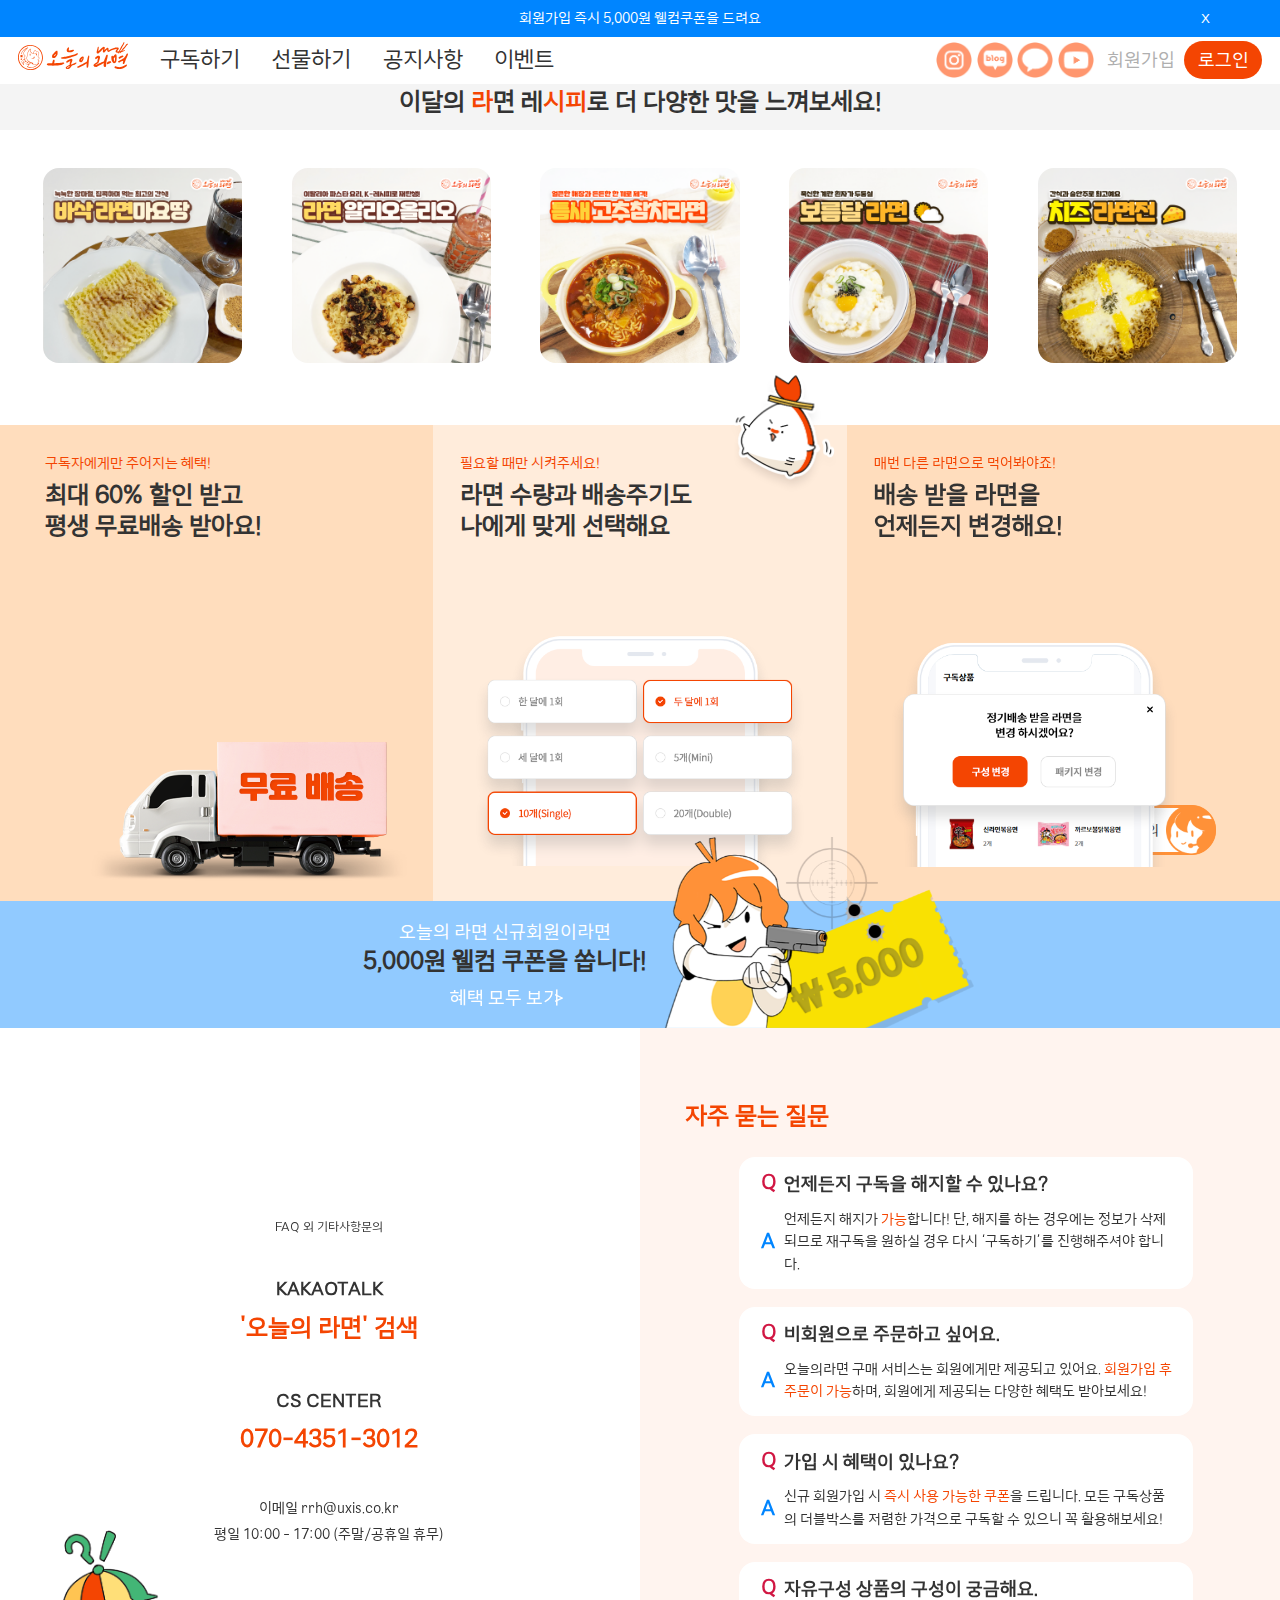
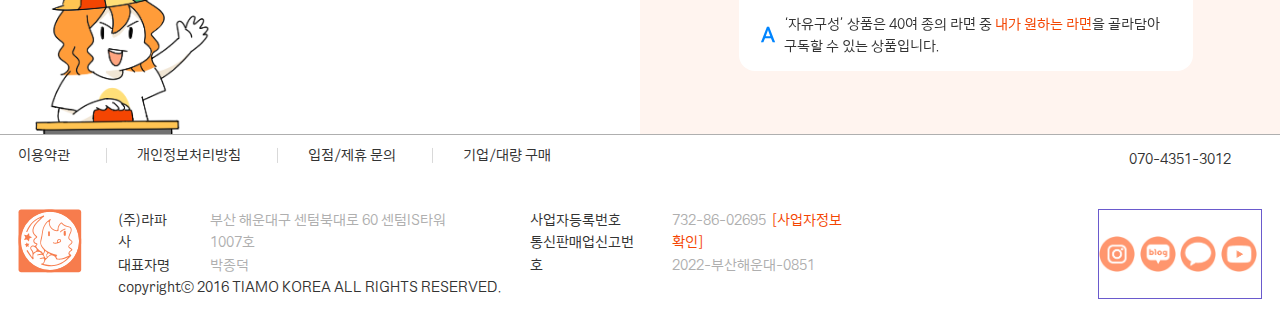
==== index.html @ 5afd1a78 "first commit" ====
<!DOCTYPE html>
<html lang="ko">
  <head>
    <meta charset="UTF-8" />
    <meta http-equiv="X-UA-Compatible" content="IE=edge" />
    <meta name="viewport" content="width=device-width, initial-scale=1.0" />
    <title>오늘의 라면</title>
    <link
      rel="stylesheet"
      href="https://cdn.jsdelivr.net/npm/swiper/swiper-bundle.min.css"
    />
    <link
      rel="stylesheet"
      href="https://cdnjs.cloudflare.com/ajax/libs/font-awesome/6.2.0/css/all.min.css"
      integrity="sha512-xh6O/CkQoPOWDdYTDqeRdPCVd1SpvCA9XXcUnZS2FmJNp1coAFzvtCN9BmamE+4aHK8yyUHUSCcJHgXloTyT2A=="
      crossorigin="anonymous"
      referrerpolicy="no-referrer"
    />
    <link rel="stylesheet" href="common.css" />
    <!-- Swiper JS -->
    <script src="https://cdn.jsdelivr.net/npm/swiper/swiper-bundle.min.js"></script>
    <script src="common.js" defer></script>
  </head>
  <body>
    <div class="qna">
      <span>1:1 문의</span>
      <img src="./img/img_kakaofloating.png" alt="" />
      <a href="#"></a>
    </div>
    <div class="eventban">
      <p>회원가입 즉시 5,000원 웰컴쿠폰을 드려요</p>
      <button>X</button>
    </div>
    <header class="hd">
      <nav class="mw">
        <div class="hd_left">
          <h1 class="logo">
            <img src="./img/fulllogo.svg" alt="로고" />
            <a href="#"></a>
          </h1>
          <ul class="gnb">
            <li><a href="#">구독하기</a></li>
            <li><a href="#">선물하기</a></li>
            <li><a href="#">공지사항</a></li>
            <li class="gnb_event">
              <a href="#">이벤트</a>
              <ul class="sub">
                <li><a href="#">이달의 라시피</a></li>
                <li><a href="#">뜨끈한 리뷰</a></li>
                <li><a href="#">라면을 맞혀라!</a></li>
                <li><a href="#">라니툰</a></li>
              </ul>
            </li>
          </ul>
        </div>
        <div class="hd_right">
          <div>
            <img src="./img/insta.png" alt="인스타그램" />
            <a href="#">인스타그램</a>
          </div>
          <div>
            <img src="./img/blog.png" alt="블로그" />
            <a href="#">블로그</a>
          </div>
          <div>
            <img src="./img/kakao.png" alt="카카오" />
            <a href="#">카카오채널</a>
          </div>
          <div>
            <img src="./img/yout.png" alt="유튜브" />
            <a href="#">유튜브</a>
          </div>
          <a href="#">회원가입</a>
          <a href="#">로그인</a>
        </div>
      </nav>
    </header>
    <section class="sec1">
      <div class="sec1_con mw">
        <div class="sec1_left">
          <div class="sec">
            <h2>
              <p>이젠, 라면도</p>
              <p>편하게 구독하세요!</p>
            </h2>
            <p>먹고 싶은 것만 골라 담아요!</p>
            <div>
              <p>먹고 싶은 라면만 고르면</p>
              <p>다 떨어질 때 쯤 알아서 배송 오니까!</p>
              <p>마트에서 한 묶음 씩 사기는 망설여지고,</p>
              <p>편의점엔 원하는 라면이 없어 실망했던</p>
              <p>여러분들을 위해 오늘의 라면이 탄생했습니다.</p>
            </div>
          </div>
          <a href="#">라면 골라보기</a>
        </div>
        <div class="sec1_right">
          <ul>
            <li>
              <img src="./img/sec1_1.png" alt="자유구성" />
              <span>자유구성</span>
              <a href="#"></a>
            </li>
            <li>
              <img src="./img/sec1_2.png" alt="컵라면" />
              <span>컵라면 자유구성</span>
              <a href="#"></a>
            </li>
            <li>
              <img src="./img/sec1_3.png" alt="채식라면" />
              <span>채식라면</span>
              <a href="#"></a>
            </li>
            <li>
              <img src="./img/sec1_4.png" alt="작은컵" />
              <span>작은컵</span>
              <a href="#"></a>
            </li>
            <li>
              <img src="./img/sec1_5.png" alt="스테디셀러" />
              <span>스테디셀러</span>
              <a href="#"></a>
            </li>
            <li>
              <img src="./img/sec1_6.png" alt="스파이시라면" />
              <span>스파이시라면</span>
              <a href="#"></a>
            </li>
          </ul>
        </div>
      </div>
    </section>
    <section class="sec2">
      <h3>
        이달의 <span>라</span>면 레<span>시피</span>로 더 다양한 맛을
        느껴보세요!
      </h3>
      <ul class="sec2_recipe mw">
        <li>
          <div class="recipe_list">
            <img src="./img/ORMN_RCP_202207010941251300.png" alt="라면마요땅" />
            <a href="#"></a>
          </div>
        </li>
        <li>
          <div class="recipe_list">
            <img
              src="./img/ORMN_RCP_202206030957361000.png"
              alt="알리오올리오"
            />
            <a href="#"></a>
          </div>
        </li>
        <li>
          <div class="recipe_list">
            <img
              src="./img/ORMN_RCP_202204291148318490.png"
              alt="고추참치라면"
            />
            <a href="#"></a>
          </div>
        </li>
        <li>
          <div class="recipe_list">
            <img src="./img/ORMN_RCP_202203310551556470.png" alt="보름달라면" />
            <a href="#"></a>
          </div>
        </li>
        <li>
          <div class="recipe_list">
            <img src="./img/ORMN_RCP_202203020222326730.png" alt="치즈라면전" />
            <a href="#"></a>
          </div>
        </li>
      </ul>
    </section>
    <section class="sec3">
      <h3 hidden>sec3</h3>
      <ul class="sec3_con mw">
        <li>
          <p>구독자에게만 주어지는 혜택!</p>
          <p>
            최대 60% 할인 받고 <br />
            평생 무료배송 받아요!
          </p>
        </li>
        <li>
          <p>필요할 때만 시켜주세요!</p>
          <p>
            라면 수량과 배송주기도 <br />
            나에게 맞게 선택해요
          </p>
        </li>
        <li>
          <p>매번 다른 라면으로 먹어봐야죠!</p>
          <p>
            배송 받을 라면을 <br />
            언제든지 변경해요!
          </p>
        </li>
      </ul>
    </section>
    <section class="sec4">
      <h3>
        <p>이미 많은 분들이</p>
        <p>오늘의 라면을 <span>시작</span>했어요!</p>
      </h3>
      <!-- Swiper -->
      <div class="swiper review">
        <ul class="swiper-wrapper">
          <li class="swiper-slide">
            <div>
              <div><img src="./img/review_1.jpg" alt="리뷰" /></div>
              <div>
                <p>김**님</p>
                <p>
                  라면을 좋아하는 저에겐 최고입니다. 마트에선 낱개로 안 팔기도
                  하고, 가는 거 자체가 귀찮았는데 굳이 밖에 안 나가도
                  되어서더보기>
                </p>
                <p>자유구성 (Single)</p>
                <p>흑삼계탕면 외 9개</p>
                <p>2022-08-08</p>
              </div>
            </div>
          </li>
          <li class="swiper-slide">
            <div>
              <div><img src="./img/review_8.jpg" alt="리뷰" /></div>
              <div>
                <p>홍**님</p>
                <p>
                  오자마자 짜슐랭 먹었습니당. 오라면 처음에 시켜먹어보고 넘
                  좋아서 구독시작했어요. 하나하나 도전해보는 재미가있어서 좋구요
                  필리핀 판싯칸톤(엑스트라스파이시) 생기면 좋겠어용 오라면
                  화이팅!
                </p>
                <p>자유구성 (Double)</p>
                <p>로스팅 돈코츠 라멘 외 19개</p>
                <p>2022-08-06</p>
              </div>
            </div>
          </li>
          <li class="swiper-slide">
            <div>
              <div><img src="./img/review_7.jpg" alt="리뷰" /></div>
              <div>
                <p>**님</p>
                <p>
                  배송 피드백 빠르고 낱개로 하나씩 안먹어본 라면들 골고루 맛 볼
                  수 있어 좋네요!
                </p>
                <p>자유구성 (Mini)</p>
                <p>까르보불닭볶음면 외 4개</p>
                <p>2022-07-01</p>
              </div>
            </div>
          </li>
          <li class="swiper-slide">
            <div>
              <div><img src="./img/review_2.jpg" alt="리뷰" /></div>
              <div>
                <p>정**님</p>
                <p>
                  이렇게 하나하나 사오기힘든데 너무 좋아요!!! 친구 선물인데 진짜
                  진짜 좋아요 매일 하나씩 뭐 먹을지 고민하는게 즐거워더보기>
                </p>
                <p>자유구성 (Single)</p>
                <p>꼬간초 비빔면 외 9개</p>
                <p>2022-05-06</p>
              </div>
            </div>
          </li>
          <li class="swiper-slide">
            <div>
              <div><img src="./img/review_6.jpg" alt="리뷰" /></div>
              <div>
                <p>박**님</p>
                <p>
                  이 정성스럽고 예쁜 박스포장 뭐야뭐야💜 항상 먹는 라면만 박스로
                  사두는 편인데 여러종류 골라먹을 수 있다고 해서 평소에 자주
                  못먹어본 라면으로 일단 첫달 구독했어용! 담고보니 전부
                  쏘핫하네요🔥
                </p>
                <p>자유구성 (Double)</p>
                <p>신라면건면 외 19개</p>
                <p>2021-12-09</p>
              </div>
            </div>
          </li>
          <li class="swiper-slide">
            <div>
              <div><img src="./img/review_3.jpg" alt="리뷰" /></div>
              <div>
                <p>류**님</p>
                <p>
                  여러가지 먹어볼 수 있는게 신박하네여 저희집 강아지는 진진짜라
                  골라갔어요
                </p>
                <p>자유구성 (Single)</p>
                <p>4가지치즈불닭복음면 외 9개</p>
                <p>2021-11-11</p>
              </div>
            </div>
          </li>
          <li class="swiper-slide">
            <div>
              <div><img src="./img/review_4.jpg" alt="리뷰" /></div>
              <div>
                <p>조**님</p>
                <p>
                  오늘의 라면을 개봉하니 냄비속 라면이 기똥 차네요! 제가
                  라면으로 속풀이를 하는데 10개 중 6개가 짬뽕,,,,,ㅋㅋㅋ
                  우리집이
                </p>
                <p>자유구성 (Single)</p>
                <p>나가사끼짬뽕 외 9개</p>
                <p>2021-10-20</p>
              </div>
            </div>
          </li>
          <li class="swiper-slide">
            <div>
              <div><img src="./img/review_5.jpg" alt="리뷰" /></div>
              <div>
                <p>한**님</p>
                <p>
                  라면 조아해서 속는 셈 치고 한 번 구독해 봤는데 진짜 패키지
                  머선 일,, 너무 귀야워서 안 찍을 수가 없어써요 ㅠ 누가 봐도
                  더보기>
                </p>
                <p>자유구성 (Single)</p>
                <p>참깨라면 외 9개</p>
                <p>2021-10-16</p>
              </div>
            </div>
          </li>
        </ul>
        <div class="swiper-button-next"></div>
        <div class="swiper-button-prev"></div>
      </div>
      <!-- Initialize Swiper -->
      <script>
        var swiper1 = new Swiper(".review", {
          slidesPerView: 5,
          spaceBetween: 30,
          loop: true,
          navigation: {
            nextEl: ".swiper-button-next",
            prevEl: ".swiper-button-prev",
          },
        });
      </script>
    </section>
    <section class="sec5">
      <h3 class="mw">
        <p>오늘의 라면 신규회원이라면</p>
        <p>5,000원 웰컴 쿠폰을 쏩니다!</p>
        <p>혜택 모두 보기</p>
      </h3>
      <a href="#"></a>
    </section>
    <section class="sec6">
      <div class="sec6_con mw">
        <div class="sec6_cs">
          <p>FAQ 외 기타사항문의</p>
          <p>KAKAOTALK</p>
          <p>'오늘의 라면' 검색</p>
          <p>CS CENTER</p>
          <p>070-4351-3012</p>
          <p>이메일 rrh@uxis.co.kr</p>
          <p>평일 10:00 - 17:00 (주말/공휴일 휴무)</p>
        </div>
        <div class="sec6_question">
          <h3>자주 묻는 질문</h3>
          <ul class="question_list">
            <li>
              <div class="question_box">
                <p>언제든지 구독을 해지할 수 있나요?</p>
                <p>
                  언제든지 해지가 <span>가능</span>합니다! 단, 해지를 하는
                  경우에는 정보가 삭제되므로 재구독을 원하실 경우 다시
                  ‘구독하기’를 진행해주셔야 합니다.
                </p>
                <a href="#">자세히 보기</a>
              </div>
            </li>
            <li>
              <div class="question_box">
                <p>비회원으로 주문하고 싶어요.</p>
                <p>
                  오늘의라면 구매 서비스는 회원에게만 제공되고 있어요.
                  <span>회원가입 후 주문이 가능</span>하며, 회원에게 제공되는
                  다양한 혜택도 받아보세요!
                </p>
                <a href="#">자세히 보기</a>
              </div>
            </li>
            <li>
              <div class="question_box">
                <p>가입 시 혜택이 있나요?</p>
                <p>
                  신규 회원가입 시 <span>즉시 사용 가능한 쿠폰</span>을
                  드립니다. 모든 구독상품의 더블박스를 저렴한 가격으로 구독할 수
                  있으니 꼭 활용해보세요!
                </p>
                <a href="#">자세히 보기</a>
              </div>
            </li>
            <li>
              <div class="question_box">
                <p>자유구성 상품의 구성이 궁금해요.</p>
                <p>
                  ‘자유구성’ 상품은 40여 종의 라면 중
                  <span>내가 원하는 라면</span>을 골라담아 구독할 수 있는
                  상품입니다.
                </p>
                <a href="#">자세히 보기</a>
              </div>
            </li>
          </ul>
        </div>
      </div>
    </section>
    <footer>
      <div class="foot mw">
        <div class="foot_top">
          <div class="foot_topleft">
            <a href="#">이용약관</a>
            <a href="#">개인정보처리방침</a>
            <a href="#">입점/제휴 문의</a>
            <a href="#">기업/대량 구매</a>
          </div>
          <div class="foot_call">
            <i class="fa-solid fa-phone"></i>
            <span>070-4351-3012</span>
          </div>
        </div>
        <div class="foot_bottom">
          <div class="foot_left">
            <div class="foot_logo">
              <img src="./img/logo_boxchar.svg" alt="로고" />
              <a href="#"></a>
            </div>
            <div class="foot_info">
              <div class="info_text">
                <p>
                  (주)라파사 <br />
                  대표자명
                </p>
                <p>
                  부산 해운대구 센텀북대로 60 센텀IS타워 1007호 <br />
                  박종덕
                </p>
                <p>
                  사업자등록번호 <br />
                  통신판매업신고번호
                </p>
                <p>
                  732-86-02695 <span>[사업자정보확인]</span> <br />
                  2022-부산해운대-0851
                </p>
              </div>
              <p>copyrightⓒ 2016 TIAMO KOREA ALL RIGHTS RESERVED.</p>
            </div>
          </div>
          <div class="foot_right">
            <div>
              <img src="./img/insta.png" alt="인스타그램" />
              <a href="#">인스타그램</a>
            </div>
            <div>
              <img src="./img/blog.png" alt="블로그" />
              <a href="#">블로그</a>
            </div>
            <div>
              <img src="./img/kakao.png" alt="카카오" />
              <a href="#">카카오채널</a>
            </div>
            <div>
              <img src="./img/yout.png" alt="유튜브" />
              <a href="#">유튜브</a>
            </div>
          </div>
        </div>
      </div>
    </footer>
  </body>
</html>
---- common.css ----
@charset 'utf-8';
@import url(./my_reset.css);

@font-face {
  font-family: "Happiness-Sans-Bold";
  src: url(./webfont/Happiness-Sans-Regular.woff);
  font-weight: 400;
  font-style: normal;
}

:root {
  font-family: "Happiness-Sans-Bold";
  font-weight: normal;
  font-style: normal;
  font-size: 18px;
  --M1: 30px;
  --M2: 24px;
  --S1: 26px;
  --S2: 22px;
  --S3: 18px;
  --S4: 14px;
  --S5: 12px;
  color: #333;
  --MC: #f44502;
  --SC1: #fff4ef;
  --SC2: #d9d9d9;
  --SC3: #afafaf;
  --SC4: #f4f4f4;
  --SC5: #ffffff;
  --PC: #0085ff;
  --sec3_1: #ffddbd;
  --sec3_2: #ffecdb;
  --Q: #d11743;
}
.mw {
  width: calc(100% - 2rem);
  max-width: 1400px;
  margin: auto;
}

.qna {
  /* border: 1px solid violet; */
  position: fixed;
  bottom: 5%;
  right: 5%;
  /* position: relative; */
}
.qna span {
  border: 3px solid #ff9138;
  display: inline-block;
  font-size: var(--S4);
  padding: 0.6rem 3rem 0.6rem 0.75rem;
  border-radius: 50px;
  background-color: var(--SC5);
}
.qna img {
  position: absolute;
  height: 100%;
  right: 0;
}
.qna a {
  /* border: 3px solid hotpink; */
  position: absolute;
  top: 0;
  left: 0;
  bottom: 0;
  right: 0;
  border-radius: 50px;
}
.qna:hover span {
  background-color: #ff9138;
  color: var(--SC5);
  border-radius: 50px;
  font-weight: bold;
}
.eventban {
  /* border: 1px solid mediumasquamarine; */
  background-color: var(--PC);
  color: var(--SC5);
  align-items: center;
  position: relative;
  padding: 0.4rem 0;
  cursor: pointer;
}
.eventban p {
  font-size: var(--S4);
  text-align: center;
}
.eventban button {
  position: absolute;
  border: none;
  background-color: transparent;
  color: var(--SC5);
  top: 50%;
  right: 5%;
  transform: translateY(-50%);
  cursor: pointer;
}
.eventban button:hover {
  font-weight: bold;
}

.hd {
  /* border: 1px solid lightcoral; */
  position: fixed;
  left: 50%;
  transform: translateX(-50%);
  background-color: var(--SC5);
  width: 100%;
  z-index: 900;
}
.hd > nav {
  /* border: 1px solid lightblue; */
  display: flex;
  justify-content: space-between;
  align-items: center;
  padding: 0.25rem 0;
}
.hd .hd_left {
  display: flex;
}
.hd .logo {
  /* border: 1px solid brown; */
  width: 12%;
  position: relative;
}
.hd .logo > img {
  width: 100%;
}
.hd .logo > a {
  /* border: 1px solid lightcoral; */
  position: absolute;
  top: 0;
  right: 0;
  bottom: 0;
  left: 0;
}
.hd .gnb {
  display: flex;
}
.hd .gnb > li > a {
  padding-left: 1.75rem;
  font-size: var(--S2);
  white-space: nowrap;
}
.hd .gnb_event {
  position: relative;
}
.hd .sub {
  /* border: 1px solid burlywood; */
  display: flex;
  position: absolute;
  background-color: var(--SC5);
  border-radius: 25px;
  bottom: -6vh;
  left: 2vh;
  height: 0;
  width: 49vh;
  overflow: hidden;
}
.hd .sub > li > a {
  font-size: var(--S4);
  padding: 0.75rem;
  white-space: nowrap;
}
.hd .gnb_event:hover .sub {
  height: 5vh;
}
.hd .hd_right {
  /* border: 1px solid slateblue; */
  display: flex;
  align-items: center;
}
.hd .hd_right > div {
  /* border: 1px solid slateblue; */
  position: relative;
  width: 2rem;
  height: 0;
  overflow: hidden;
  padding-top: 2rem;
  margin-right: 0.25rem;
  align-items: center;
}
.hd .hd_right > div > img {
  /* border: 1px solid slateblue; */
  position: absolute;
  top: 0;
  right: 0;
  width: 100%;
}
.hd .hd_right > div > a {
  /* border: 1px solid slateblue; */
  color: transparent;
  position: absolute;
  top: 0;
  left: 0;
  right: 0;
  bottom: 0;
  border-radius: 25px;
}
.hd .hd_right > a {
  white-space: nowrap;
}
.hd .hd_right > a:first-of-type {
  color: var(--SC3);
  padding: 0 0.5rem;
}
.hd .hd_right > a:nth-of-type(2) {
  background-color: var(--MC);
  color: var(--SC5);
  border-radius: 25px;
  padding: 0.25rem 0.75rem;
}

.sec1 {
  background-image: url(./img/back_img.jpg);
  background-size: contain;
  background-repeat: no-repeat;
}
.sec1_con {
  display: flex;
}
.sec1 .sec1_left {
  background-color: var(--SC1);
  text-align: center;
  padding: 1.5rem;
}
.sec1 .sec1_left > h2 {
  font-size: var(--M1);
  font-weight: bold;
  padding-bottom: 2rem;
}
.sec1 .sec1_left > p {
  font-size: var(--M2);
  font-weight: bold;
  position: relative;
}
.sec1 .sec1_left > p::before {
  content: "";
  position: absolute;
  background-color: var(--MC);
  width: 80%;
  height: 1px;
  top: -50%;
  left: 50%;
  transform: translateX(-50%);
}
.sec1 .sec1_left > div {
  padding: 1rem 0;
  color: var(--SC3);
}
.sec1 .sec1_left > div > p:nth-of-type(2) {
  padding-bottom: 1rem;
}
.sec1 .sec1_right {
}
/* sec2 */
.sec2 > h3 {
  background-color: var(--SC4);
  text-align: center;
  padding: 3.5% 0 0.8% 0;
  font-weight: bold;
  font-size: var(--M2);
}
.sec2 > h3 > span {
  color: var(--MC);
}
.sec2 .sec2_recipe {
  display: flex;
}
.sec2 .sec2_recipe > li {
  /* border: 1px solid lightblue; */
  padding: 3% 2% 5% 2%;
  width: 100%;
}
.sec2 .recipe_list {
  /* border: 1px solid salmon; */
  position: relative;
  overflow: hidden;
  width: 100%;
  height: 0;
  padding-top: 98%;
  border-radius: 16px;
}
.sec2 .recipe_list > img {
  width: 100%;
  position: absolute;
  top: 0;
  left: 0;
}
.sec2 .recipe_list > a {
  /* border: 1px solid mediumaquamarine; */
  position: absolute;
  top: 0;
  left: 0;
  right: 0;
  bottom: 0;
  border-radius: 16px;
}
.sec3 {
  background-color: var(--sec3_1);
}
.sec3 .sec3_con {
  display: flex;
}
.sec3 .sec3_con > li {
  width: calc(100% / 3);
  padding: 1.5rem 1.5rem 20rem 1.5rem;
}
.sec3 .sec3_con > li > p {
}
.sec3 .sec3_con > li > p:first-of-type {
  color: var(--MC);
  font-size: var(--S4);
  padding-bottom: 0.25rem;
}
.sec3 .sec3_con > li > p:last-of-type {
  font-size: var(--M2);
  font-weight: bold;
  line-height: 1.3;
}
.sec3 .sec3_con > li:first-of-type {
  /* border: 1px solid saddlebrown; */
  position: relative;
}
.sec3 .sec3_con > li:first-of-type::before {
  content: "";
  /* border: 1px solid salmon; */
  position: absolute;
  background-image: url(./img/img_about_bg01.png);
  background-size: contain;
  background-repeat: no-repeat;
  width: 80%;
  height: 60%;
  bottom: 0;
  right: 5%;
}
.sec3 .sec3_con > li:nth-of-type(2) {
  background-color: var(--sec3_2);
  position: relative;
}
.sec3 .sec3_con > li:nth-of-type(2)::before {
  content: "";
  /* border: 1px solid salmon; */
  position: absolute;
  background-image: url(./img/img_sec01_character.png);
  background-size: contain;
  background-repeat: no-repeat;
  width: 35%;
  height: 40%;
  top: -15%;
  right: -2%;
}
.sec3 .sec3_con > li:nth-of-type(2)::after {
  content: "";
  /* border: 1px solid salmon; */
  position: absolute;
  background-image: url(./img/img_about_bg02.png);
  background-size: contain;
  background-repeat: no-repeat;
  width: 90%;
  height: 70%;
  bottom: 0;
  left: 50%;
  transform: translateX(-50%);
}
.sec3 .sec3_con > li:last-of-type {
  position: relative;
}
.sec3 .sec3_con > li:last-of-type::before {
  content: "";
  /* border: 1px solid salmon; */
  position: absolute;
  background-image: url(./img/img_about_layercont04.png);
  background-size: contain;
  background-repeat: no-repeat;
  width: 90%;
  height: 70%;
  bottom: 0%;
  left: 0;
}

/* sec5 */
.sec5 {
  background-color: #91caff;
  position: relative;
}
.sec5 > h3 {
  /* border: 1px solid papayawhip; */
  text-align: center;
  padding: 1rem 15rem 1rem 0;
  position: relative;
}
.sec5 > h3::before {
  content: "";
  /* border: 1px solid salmon; */
  position: absolute;
  background-image: url(./img/img_sec02_character.png);
  background-size: contain;
  background-repeat: no-repeat;
  width: 25%;
  height: 150%;
  bottom: 0%;
  right: 23%;
}
.sec5 > h3 > p {
  line-height: 1.4;
}
.sec5 > h3 > p:first-of-type {
  color: var(--SC5);
  font-size: var(--S3);
}
.sec5 > h3 > p:nth-of-type(2) {
  font-size: var(--M2);
  font-weight: bold;
}
.sec5 > h3 > p:last-of-type {
  /* border: 1px solid blanchedalmond; */
  color: var(--SC5);
  font-size: var(--S3);
  position: relative;
  padding-top: 0.4rem;
}
.sec5 > h3 > p:last-of-type::before {
  content: ">";
  position: absolute;
  width: 1rem;
  height: 1rem;
  top: 0.4rem;
  right: 43.5%;
  transition: 0.2s;
}
.sec5:hover > h3 > p:last-of-type::before {
  right: 43%;
}
.sec5 > a {
  position: absolute;
  top: 0;
  left: 0;
  right: 0;
  bottom: 0;
}
.sec6 {
  position: relative;
}
.sec6::before {
  content: "";
  position: absolute;
  background-color: var(--SC1);
  width: 50%;
  height: 100%;
  top: 0;
  right: 0;
  z-index: -1;
}
.sec6_con {
  display: flex;
}
.sec6 .sec6_cs {
  /* border: 1px solid gold; */
  width: 50%;
  text-align: center;
  display: flex;
  flex-direction: column;
  justify-content: center;
  position: relative;
  line-height: 1.8;
}
.sec6 .sec6_cs::before {
  content: "";
  /* border: 1px solid pink; */
  background-image: url(./img/X_WC_BOARD_TXT_202205121129140470.png);
  background-repeat: no-repeat;
  background-size: contain;
  position: absolute;
  width: 40%;
  height: 30%;
  bottom: 0;
  left: 0;
}

.sec6 .sec6_cs p:first-of-type {
  font-size: var(--S5);
  padding-bottom: 2rem;
}
.sec6 .sec6_cs p:nth-of-type(2),
.sec6 .sec6_cs p:nth-of-type(4) {
  font-weight: bold;
}
.sec6 .sec6_cs p:nth-of-type(3),
.sec6 .sec6_cs p:nth-of-type(5) {
  font-size: var(--M2);
  color: var(--MC);
  font-weight: bold;
  padding-bottom: 2rem;
}
.sec6 .sec6_cs p:nth-of-type(6),
.sec6 .sec6_cs p:nth-of-type(7) {
  font-size: var(--S4);
}
.sec6 .sec6_question {
  width: 50%;
  padding: 3rem 2.5rem;
}

.sec6 .sec6_question > h3 {
  font-size: var(--M2);
  font-weight: bold;
  color: var(--MC);
  padding: 0.75rem 0;
}

.sec6 .question_list > li {
  padding: 0.5rem 0 0.5rem 3rem;
}
.sec6 .question_box {
  background-color: var(--SC5);
  border-radius: 16px;
  padding: 0.75rem 1rem 0.75rem 2.5rem;
  position: relative;
  width: 95%;
}

.sec6 .question_box > p:first-of-type {
  font-weight: bold;
  position: relative;
  padding-bottom: 0.5rem;
}
.sec6 .question_box > p:first-of-type::before,
.sec6 .question_box > p:nth-of-type(2)::before {
  font-weight: bold;
  font-size: 1.1rem;
  position: absolute;
  left: -6%;
}
.sec6 .question_box > p:first-of-type::before {
  content: "Q";
  color: var(--Q);
  top: -10%;
}
.sec6 .question_box > p:nth-of-type(2) {
  font-size: var(--S4);
  position: relative;
}
.sec6 .question_box > p:nth-of-type(2)::before {
  content: "A";
  color: var(--PC);
  top: 50%;
  transform: translateY(-50%);
}
.sec6 .question_box > p > span {
  color: var(--MC);
}
.sec6 .question_box > a {
  /* border: 1px solid black; */
  color: transparent;
  position: absolute;
  top: 0;
  left: 0;
  bottom: 0;
  right: 0;
  border-radius: 16px;
}
footer {
  border-top: 1px solid var(--SC3);
}
.foot .foot_top {
  display: flex;
  justify-content: space-between;
}
.foot .foot_topleft {
}
.foot .foot_topleft > a {
  display: inline-block;
  padding: 0.5rem 1.75rem;
  position: relative;
  font-size: var(--S4);
}
.foot .foot_topleft > a:first-of-type {
  padding-left: 0;
}
.foot .foot_topleft > a::before {
  content: "";
  width: 1px;
  height: 35%;
  background-color: var(--SC2);
  position: absolute;
  top: 50%;
  left: 0%;
  transform: translateY(-50%);
}
.foot .foot_topleft > a:first-of-type:before {
  display: none;
}
.foot .foot_call {
  padding: 0.5rem 1.75rem;
}
.foot_call > i {
  /* border: 1px solid salmon; */
  display: inline-block;
  padding-right: 0.25rem;
}
.foot_call > span {
  font-size: var(--S4);
}
.foot .foot_bottom {
  display: flex;
  padding: 1.5rem 0;
  justify-content: space-between;
}
.foot .foot_left {
  /* border: 5px solid lavender; */
  display: flex;
  width: 70%;
}
.foot .foot_logo {
  /* border: 1px solid seagreen; */
  position: relative;
  width: 8%;
  height: 0;
  overflow: hidden;
  padding-top: 8%;
}
.foot .foot_logo > img {
  width: 100%;
  opacity: 0.7;
  position: absolute;
  top: 0;
  left: 0;
}
.foot .foot_logo > a {
  position: absolute;
  top: 0;
  left: 0;
  bottom: 0;
  right: 0;
}
.foot .foot_info {
  font-size: var(--S4);
  padding-left: 2rem;
}
.foot .info_text {
  display: flex;
}

.foot .info_text > p {
  padding-right: 2rem;
}
.foot .info_text > p:nth-of-type(2) {
  padding-right: 3.5rem;
}
.foot .info_text > p:nth-of-type(2),
.foot .info_text > p:nth-of-type(4) {
  color: var(--SC3);
}
.foot .info_text > p > span {
  color: var(--MC);
  padding-left: 0.25rem;
  cursor: pointer;
}
.foot .foot_right {
  border: 1px solid slateblue;
}

.foot_right {
  /* border: 1px solid slateblue; */
  display: flex;
  align-items: center;
}
.foot_right > div {
  /* border: 1px solid slateblue; */
  position: relative;
  width: 2rem;
  height: 0;
  overflow: hidden;
  padding-top: 2rem;
  margin-right: 0.25rem;
  align-items: center;
}
.foot_right > div > img {
  /* border: 1px solid slateblue; */
  position: absolute;
  top: 0;
  right: 0;
  width: 100%;
}
.foot_right > div > a {
  /* border: 1px solid slateblue; */
  color: transparent;
  position: absolute;
  top: 0;
  left: 0;
  right: 0;
  bottom: 0;
  border-radius: 25px;
}

.sec1,
.sec4 {
  display: none;
}
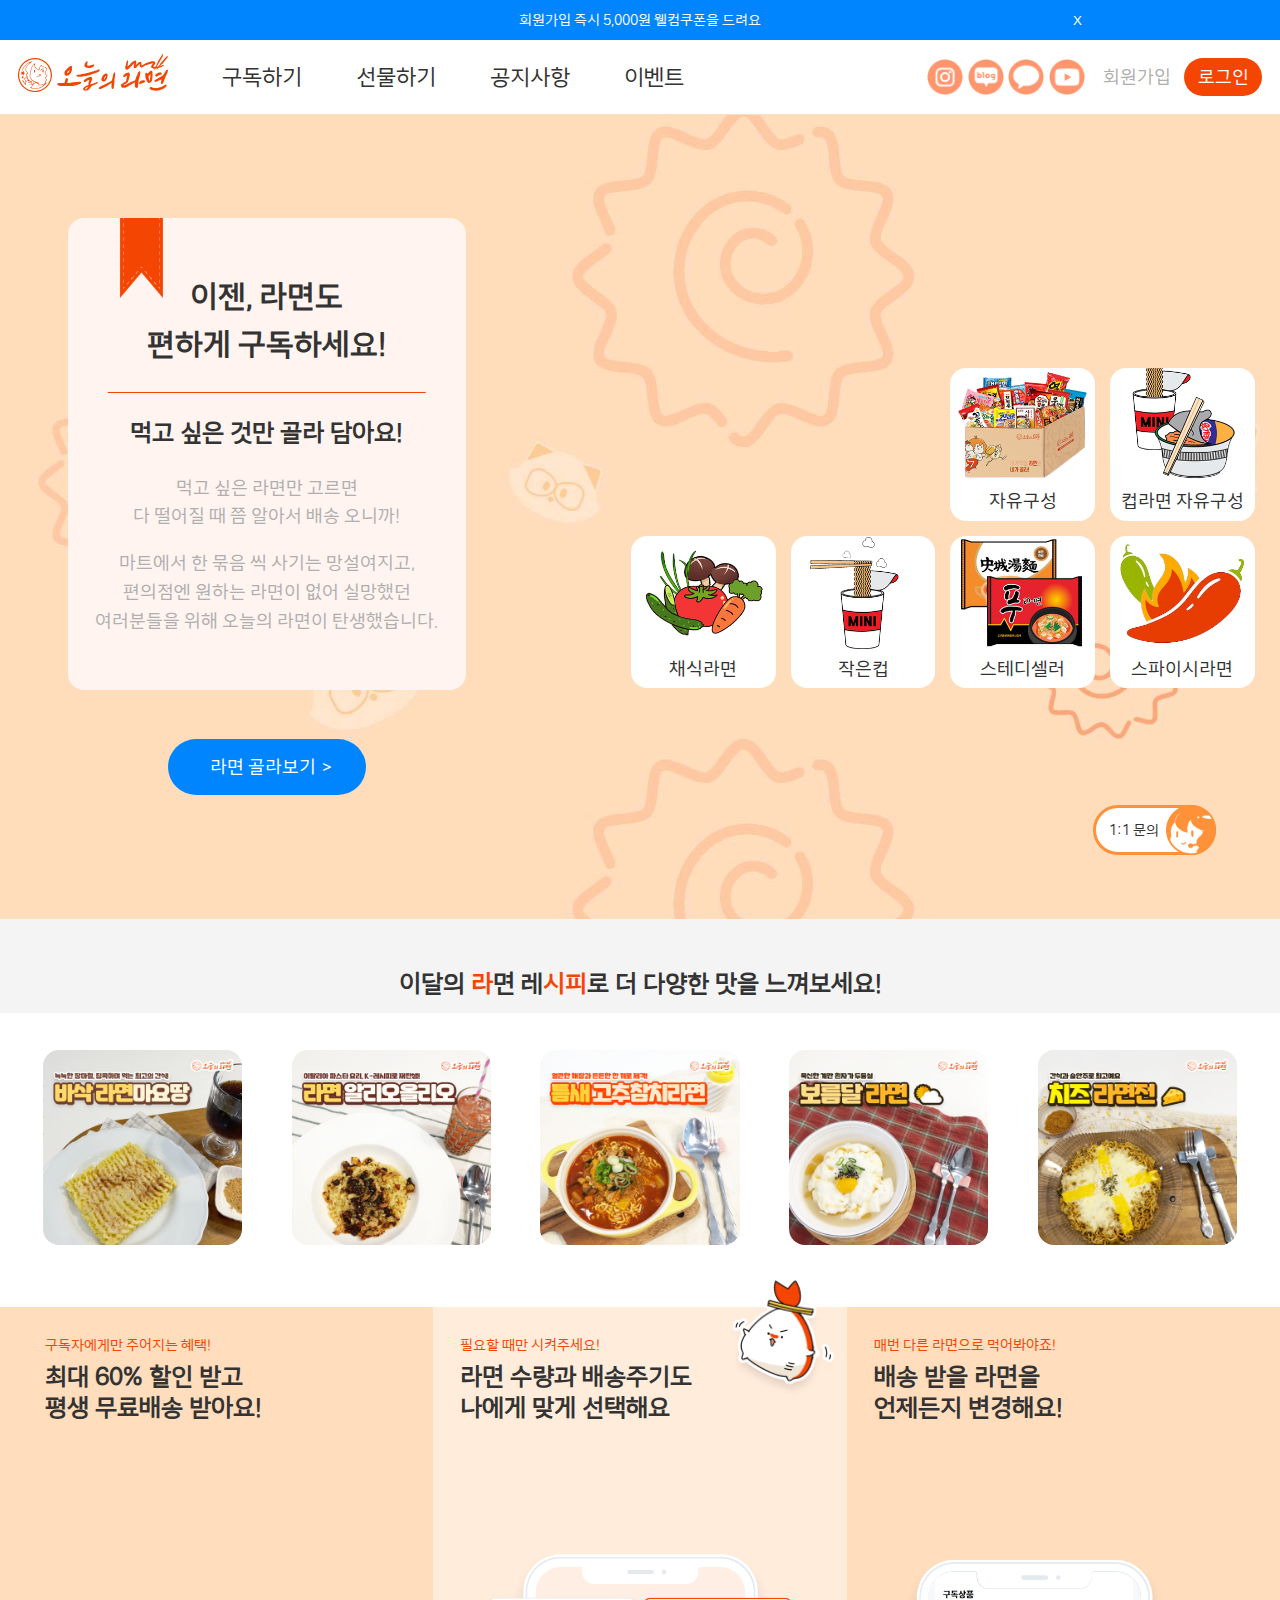
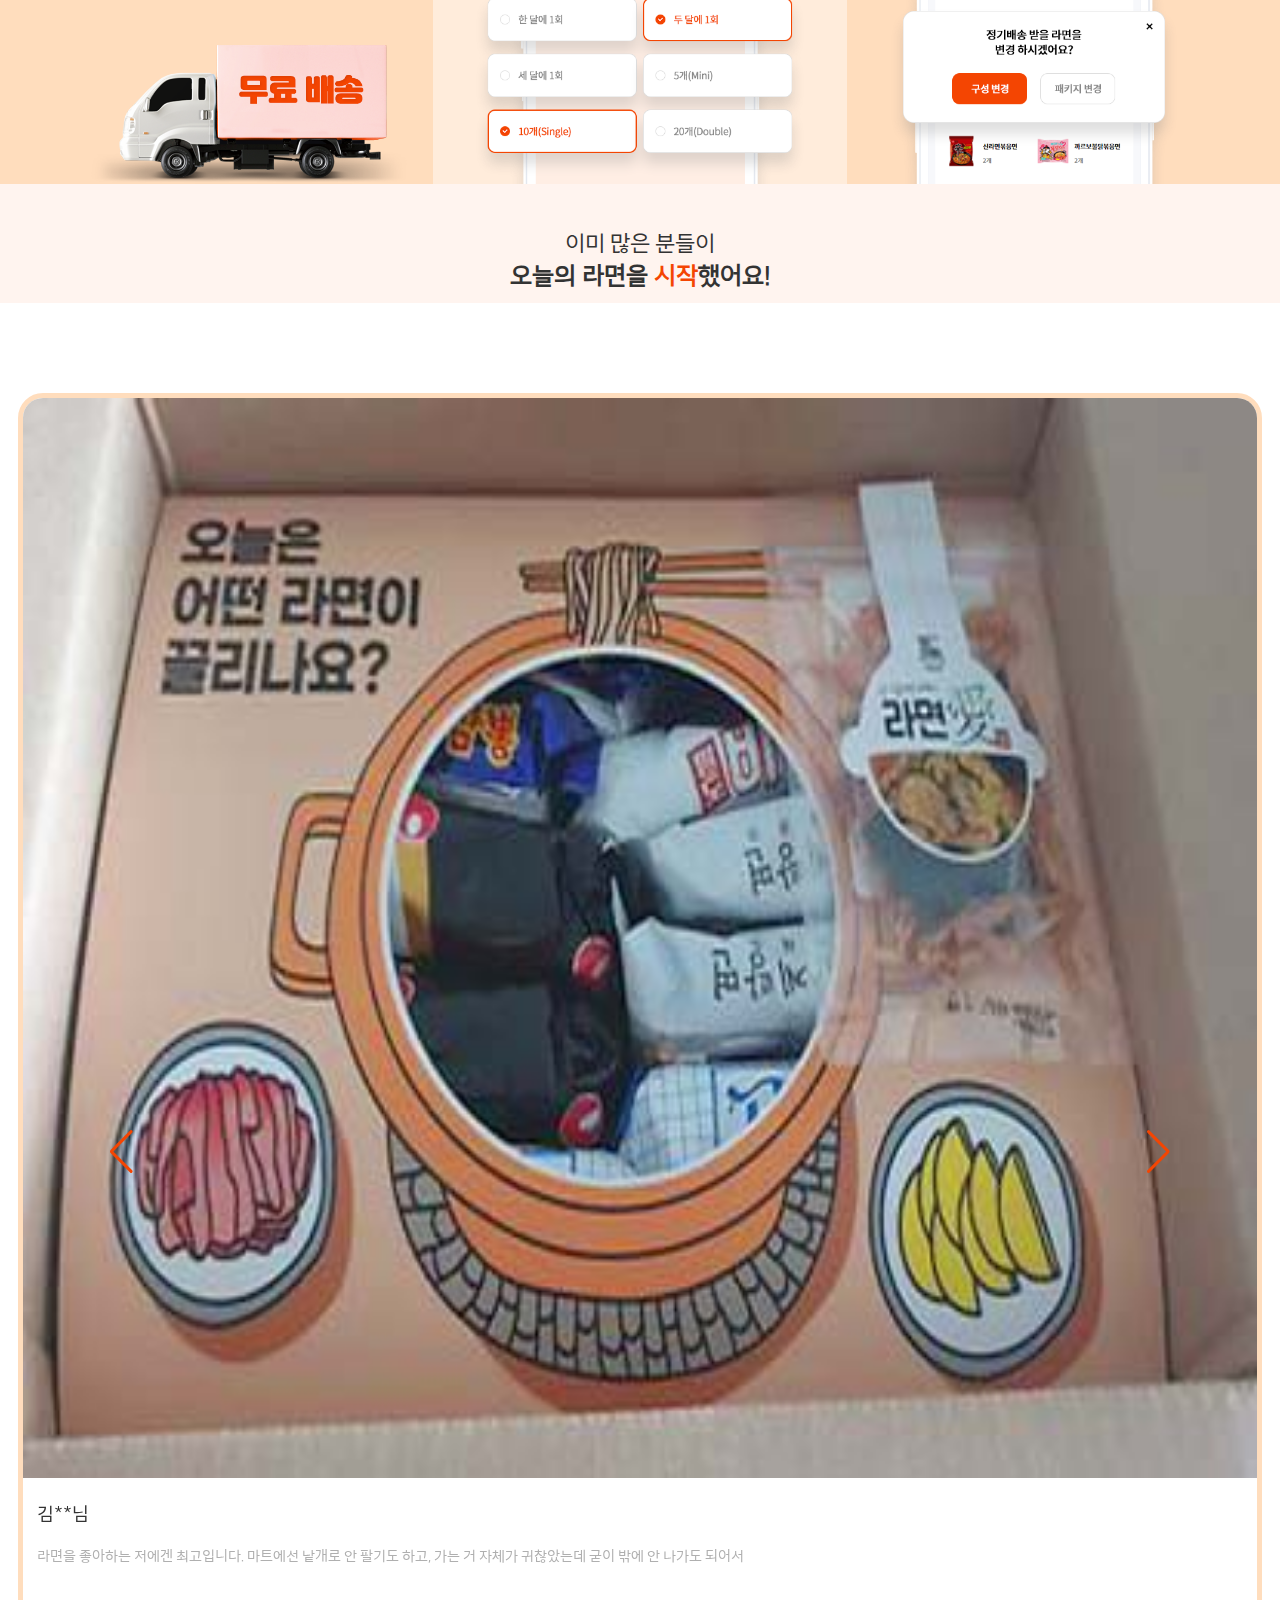
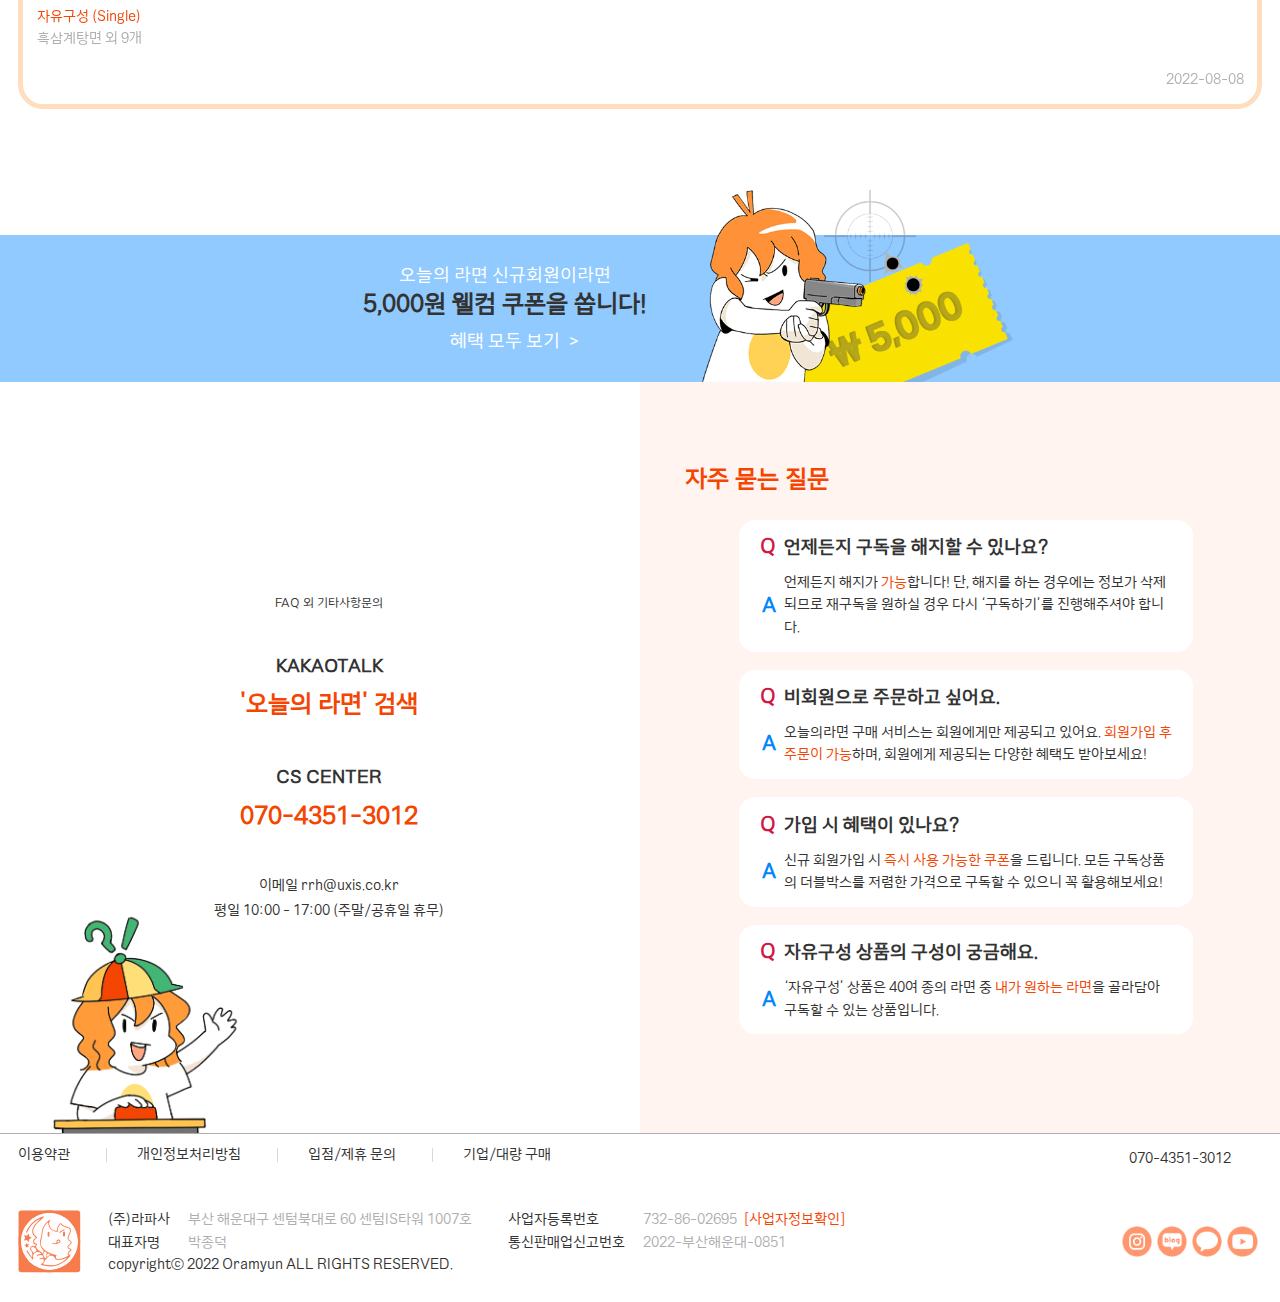
==== commit ec858f9f: "231212_수정" ====
--- a/index.html
+++ b/index.html
@@ -20,6 +20,25 @@
     <!-- Swiper JS -->
     <script src="https://cdn.jsdelivr.net/npm/swiper/swiper-bundle.min.js"></script>
     <script src="common.js" defer></script>
+    <script
+      src="https://cdnjs.cloudflare.com/ajax/libs/jquery/3.6.1/jquery.min.js"
+      integrity="sha512-aVKKRRi/Q/YV+4mjoKBsE4x3H+BkegoM/em46NNlCqNTmUYADjBbeNefNxYV7giUp0VxICtqdrbqU7iVaeZNXA=="
+      crossorigin="anonymous"
+      referrerpolicy="no-referrer"
+    ></script>
+    <script>
+      $(function () {
+        $(".eventban>button").click(function () {
+          $(".eventban").slideUp();
+        });
+        $(".hd_right > i").click(function () {
+          $(".ham").addClass("on");
+        });
+        $(".ham>button").click(function () {
+          $(".ham").removeClass("on");
+        });
+      });
+    </script>
   </head>
   <body>
     <div class="qna">
@@ -27,11 +46,28 @@
       <img src="./img/img_kakaofloating.png" alt="" />
       <a href="#"></a>
     </div>
-    <div class="eventban">
-      <p>회원가입 즉시 5,000원 웰컴쿠폰을 드려요</p>
-      <button>X</button>
+    <div class="ham">
+      <ul class="ham_gnb">
+        <li><a href="#">구독하기</a></li>
+        <li><a href="#">선물하기</a></li>
+        <li><a href="#">공지사항</a></li>
+        <li class="ham_event">
+          <a href="#">이벤트</a>
+          <ul class="ham_sub">
+            <li><a href="#">이달의 라시피</a></li>
+            <li><a href="#">뜨끈한 리뷰</a></li>
+            <li><a href="#">라면을 맞혀라!</a></li>
+            <li><a href="#">라니툰</a></li>
+          </ul>
+        </li>
+      </ul>
+      <button class="ham_close">닫기</button>
     </div>
     <header class="hd">
+      <div class="eventban">
+        <p>회원가입 즉시 5,000원 웰컴쿠폰을 드려요</p>
+        <button>X</button>
+      </div>
       <nav class="mw">
         <div class="hd_left">
           <h1 class="logo">
@@ -72,13 +108,14 @@
           </div>
           <a href="#">회원가입</a>
           <a href="#">로그인</a>
+          <i class="fa-solid fa-bars ham_open on"></i>
         </div>
       </nav>
     </header>
     <section class="sec1">
       <div class="sec1_con mw">
         <div class="sec1_left">
-          <div class="sec">
+          <div class="sec1_text">
             <h2>
               <p>이젠, 라면도</p>
               <p>편하게 구독하세요!</p>
@@ -95,36 +132,49 @@
           <a href="#">라면 골라보기</a>
         </div>
         <div class="sec1_right">
-          <ul>
-            <li>
-              <img src="./img/sec1_1.png" alt="자유구성" />
-              <span>자유구성</span>
-              <a href="#"></a>
-            </li>
-            <li>
-              <img src="./img/sec1_2.png" alt="컵라면" />
-              <span>컵라면 자유구성</span>
-              <a href="#"></a>
-            </li>
-            <li>
-              <img src="./img/sec1_3.png" alt="채식라면" />
-              <span>채식라면</span>
-              <a href="#"></a>
-            </li>
-            <li>
-              <img src="./img/sec1_4.png" alt="작은컵" />
-              <span>작은컵</span>
-              <a href="#"></a>
-            </li>
-            <li>
-              <img src="./img/sec1_5.png" alt="스테디셀러" />
-              <span>스테디셀러</span>
-              <a href="#"></a>
-            </li>
-            <li>
-              <img src="./img/sec1_6.png" alt="스파이시라면" />
-              <span>스파이시라면</span>
-              <a href="#"></a>
+          <ul class="sec1_list">
+            <li>
+              <div>
+                <img src="./img/sec1_3.png" alt="채식라면" />
+                <span>채식라면</span>
+                <a href="#"></a>
+              </div>
+            </li>
+            <li>
+              <div>
+                <img src="./img/sec1_4.png" alt="작은컵" />
+                <span>작은컵</span>
+                <a href="#"></a>
+              </div>
+            </li>
+            <li>
+              <div>
+                <img src="./img/sec1_5.png" alt="스테디셀러" />
+                <span>스테디셀러</span>
+                <a href="#"></a>
+              </div>
+            </li>
+            <li>
+              <div>
+                <img src="./img/sec1_6.png" alt="스파이시라면" />
+                <span>스파이시라면</span>
+                <a href="#"></a>
+              </div>
+            </li>
+            <li>
+              <div>
+                <img src="./img/sec1_1.png" alt="자유구성" />
+                <span>자유구성</span>
+                <a href="#"></a>
+              </div>
+            </li>
+            <li>
+              <div>
+                <img src="./img/sec1_2.png" alt="컵라면" />
+                <span>컵라면 자유구성</span>
+                <span>컵 자유구성</span>
+                <a href="#"></a>
+              </div>
             </li>
           </ul>
         </div>
@@ -132,8 +182,11 @@
     </section>
     <section class="sec2">
       <h3>
-        이달의 <span>라</span>면 레<span>시피</span>로 더 다양한 맛을
-        느껴보세요!
+        <p>
+          이달의 <span>라</span>면 레<span>시피</span>로 더 다양한 맛을
+          느껴보세요!
+        </p>
+        <p>이달의 <span>라</span>면 레<span>시피</span></p>
       </h3>
       <ul class="sec2_recipe mw">
         <li>
@@ -206,28 +259,32 @@
         <p>오늘의 라면을 <span>시작</span>했어요!</p>
       </h3>
       <!-- Swiper -->
-      <div class="swiper review">
-        <ul class="swiper-wrapper">
-          <li class="swiper-slide">
-            <div>
-              <div><img src="./img/review_1.jpg" alt="리뷰" /></div>
-              <div>
+      <div class="swiper review mw">
+        <ul class="swiper-wrapper review_con">
+          <li class="swiper-slide review_list">
+            <div>
+              <div class="review_img">
+                <img src="./img/review_1.jpg" alt="리뷰" />
+              </div>
+              <div class="review_text">
                 <p>김**님</p>
                 <p>
                   라면을 좋아하는 저에겐 최고입니다. 마트에선 낱개로 안 팔기도
-                  하고, 가는 거 자체가 귀찮았는데 굳이 밖에 안 나가도
-                  되어서더보기>
+                  하고, 가는 거 자체가 귀찮았는데 굳이 밖에 안 나가도 되어서
                 </p>
                 <p>자유구성 (Single)</p>
                 <p>흑삼계탕면 외 9개</p>
                 <p>2022-08-08</p>
               </div>
-            </div>
-          </li>
-          <li class="swiper-slide">
-            <div>
-              <div><img src="./img/review_8.jpg" alt="리뷰" /></div>
-              <div>
+              <a href="#"></a>
+            </div>
+          </li>
+          <li class="swiper-slide review_list">
+            <div>
+              <div class="review_img">
+                <img src="./img/review_8.jpg" alt="리뷰" />
+              </div>
+              <div class="review_text">
                 <p>홍**님</p>
                 <p>
                   오자마자 짜슐랭 먹었습니당. 오라면 처음에 시켜먹어보고 넘
@@ -239,12 +296,15 @@
                 <p>로스팅 돈코츠 라멘 외 19개</p>
                 <p>2022-08-06</p>
               </div>
-            </div>
-          </li>
-          <li class="swiper-slide">
-            <div>
-              <div><img src="./img/review_7.jpg" alt="리뷰" /></div>
-              <div>
+              <a href="#"></a>
+            </div>
+          </li>
+          <li class="swiper-slide review_list">
+            <div>
+              <div class="review_img">
+                <img src="./img/review_7.jpg" alt="리뷰" />
+              </div>
+              <div class="review_text">
                 <p>**님</p>
                 <p>
                   배송 피드백 빠르고 낱개로 하나씩 안먹어본 라면들 골고루 맛 볼
@@ -254,27 +314,33 @@
                 <p>까르보불닭볶음면 외 4개</p>
                 <p>2022-07-01</p>
               </div>
-            </div>
-          </li>
-          <li class="swiper-slide">
-            <div>
-              <div><img src="./img/review_2.jpg" alt="리뷰" /></div>
-              <div>
+              <a href="#"></a>
+            </div>
+          </li>
+          <li class="swiper-slide review_list">
+            <div>
+              <div class="review_img">
+                <img src="./img/review_2.jpg" alt="리뷰" />
+              </div>
+              <div class="review_text">
                 <p>정**님</p>
                 <p>
                   이렇게 하나하나 사오기힘든데 너무 좋아요!!! 친구 선물인데 진짜
-                  진짜 좋아요 매일 하나씩 뭐 먹을지 고민하는게 즐거워더보기>
+                  진짜 좋아요 매일 하나씩 뭐 먹을지 고민하는게 즐거워
                 </p>
                 <p>자유구성 (Single)</p>
                 <p>꼬간초 비빔면 외 9개</p>
                 <p>2022-05-06</p>
               </div>
-            </div>
-          </li>
-          <li class="swiper-slide">
-            <div>
-              <div><img src="./img/review_6.jpg" alt="리뷰" /></div>
-              <div>
+              <a href="#"></a>
+            </div>
+          </li>
+          <li class="swiper-slide review_list">
+            <div>
+              <div class="review_img">
+                <img src="./img/review_6.jpg" alt="리뷰" />
+              </div>
+              <div class="review_text">
                 <p>박**님</p>
                 <p>
                   이 정성스럽고 예쁜 박스포장 뭐야뭐야💜 항상 먹는 라면만 박스로
@@ -286,12 +352,15 @@
                 <p>신라면건면 외 19개</p>
                 <p>2021-12-09</p>
               </div>
-            </div>
-          </li>
-          <li class="swiper-slide">
-            <div>
-              <div><img src="./img/review_3.jpg" alt="리뷰" /></div>
-              <div>
+              <a href="#"></a>
+            </div>
+          </li>
+          <li class="swiper-slide review_list">
+            <div>
+              <div class="review_img">
+                <img src="./img/review_3.jpg" alt="리뷰" />
+              </div>
+              <div class="review_text">
                 <p>류**님</p>
                 <p>
                   여러가지 먹어볼 수 있는게 신박하네여 저희집 강아지는 진진짜라
@@ -301,12 +370,15 @@
                 <p>4가지치즈불닭복음면 외 9개</p>
                 <p>2021-11-11</p>
               </div>
-            </div>
-          </li>
-          <li class="swiper-slide">
-            <div>
-              <div><img src="./img/review_4.jpg" alt="리뷰" /></div>
-              <div>
+              <a href="#"></a>
+            </div>
+          </li>
+          <li class="swiper-slide review_list">
+            <div>
+              <div class="review_img">
+                <img src="./img/review_4.jpg" alt="리뷰" />
+              </div>
+              <div class="review_text">
                 <p>조**님</p>
                 <p>
                   오늘의 라면을 개봉하니 냄비속 라면이 기똥 차네요! 제가
@@ -317,30 +389,33 @@
                 <p>나가사끼짬뽕 외 9개</p>
                 <p>2021-10-20</p>
               </div>
-            </div>
-          </li>
-          <li class="swiper-slide">
-            <div>
-              <div><img src="./img/review_5.jpg" alt="리뷰" /></div>
-              <div>
+              <a href="#"></a>
+            </div>
+          </li>
+          <li class="swiper-slide review_list">
+            <div>
+              <div class="review_img">
+                <img src="./img/review_5.jpg" alt="리뷰" />
+              </div>
+              <div class="review_text">
                 <p>한**님</p>
                 <p>
                   라면 조아해서 속는 셈 치고 한 번 구독해 봤는데 진짜 패키지
                   머선 일,, 너무 귀야워서 안 찍을 수가 없어써요 ㅠ 누가 봐도
-                  더보기>
                 </p>
                 <p>자유구성 (Single)</p>
                 <p>참깨라면 외 9개</p>
                 <p>2021-10-16</p>
               </div>
+              <a href="#"></a>
             </div>
           </li>
         </ul>
-        <div class="swiper-button-next"></div>
-        <div class="swiper-button-prev"></div>
       </div>
+      <div class="swiper-button-next next1"></div>
+      <div class="swiper-button-prev prev1"></div>
       <!-- Initialize Swiper -->
-      <script>
+      <!-- <script>
         var swiper1 = new Swiper(".review", {
           slidesPerView: 5,
           spaceBetween: 30,
@@ -350,7 +425,7 @@
             prevEl: ".swiper-button-prev",
           },
         });
-      </script>
+      </script> -->
     </section>
     <section class="sec5">
       <h3 class="mw">
@@ -444,24 +519,28 @@
             </div>
             <div class="foot_info">
               <div class="info_text">
-                <p>
-                  (주)라파사 <br />
-                  대표자명
-                </p>
-                <p>
-                  부산 해운대구 센텀북대로 60 센텀IS타워 1007호 <br />
-                  박종덕
-                </p>
-                <p>
-                  사업자등록번호 <br />
-                  통신판매업신고번호
-                </p>
-                <p>
-                  732-86-02695 <span>[사업자정보확인]</span> <br />
-                  2022-부산해운대-0851
-                </p>
-              </div>
-              <p>copyrightⓒ 2016 TIAMO KOREA ALL RIGHTS RESERVED.</p>
+                <div class="info_box">
+                  <p>
+                    (주)라파사 <br />
+                    대표자명
+                  </p>
+                  <p>
+                    부산 해운대구 센텀북대로 60 센텀IS타워 1007호 <br />
+                    박종덕
+                  </p>
+                </div>
+                <div class="info_box">
+                  <p>
+                    사업자등록번호 <br />
+                    통신판매업신고번호
+                  </p>
+                  <p>
+                    732-86-02695 <span>[사업자정보확인]</span> <br />
+                    2022-부산해운대-0851
+                  </p>
+                </div>
+              </div>
+              <p>copyrightⓒ 2022 Oramyun ALL RIGHTS RESERVED.</p>
             </div>
           </div>
           <div class="foot_right">
--- a/common.css
+++ b/common.css
@@ -31,18 +31,22 @@
   --sec3_1: #ffddbd;
   --sec3_2: #ffecdb;
   --Q: #d11743;
+  --B: #fff56e;
 }
 .mw {
   width: calc(100% - 2rem);
   max-width: 1400px;
   margin: auto;
 }
-
+.scrollLock {
+  overflow: hidden;
+}
 .qna {
   /* border: 1px solid violet; */
   position: fixed;
   bottom: 5%;
   right: 5%;
+  z-index: 900;
   /* position: relative; */
 }
 .qna span {
@@ -73,14 +77,69 @@
   border-radius: 50px;
   font-weight: bold;
 }
+.ham {
+  background-color: var(--sec3_2);
+  position: absolute;
+  width: 100%;
+  height: 100%;
+  z-index: 1000;
+  display: none;
+}
+.ham.on {
+  display: block;
+}
+.ham .ham_gnb {
+  height: 100%;
+  font-size: 2rem;
+  text-align: center;
+  display: flex;
+  flex-direction: column;
+  align-items: center;
+  justify-content: center;
+}
+.ham .ham_gnb > li > a {
+  display: block;
+  padding: 1rem;
+  font-weight: bold;
+}
+.ham .ham_gnb > li:hover > a {
+  color: var(--MC);
+}
+.ham .ham_sub a {
+  font-size: var(--S2);
+}
+.ham .ham_sub li a:hover {
+  font-weight: bold;
+}
+.ham button {
+  position: absolute;
+  width: 10%;
+  height: 6%;
+  /* border: 1px solid var(--SC3); */
+  border: transparent;
+  background-color: var(--SC5);
+  top: 5%;
+  right: 5%;
+  font-size: 1.25rem;
+  cursor: pointer;
+  border-radius: 50px;
+}
+.ham button:hover {
+  background-color: var(--MC);
+  color: var(--SC5);
+  font-weight: bold;
+}
 .eventban {
-  /* border: 1px solid mediumasquamarine; */
+  border: 1px solid mediumasquamarine;
   background-color: var(--PC);
   color: var(--SC5);
   align-items: center;
   position: relative;
-  padding: 0.4rem 0;
+  padding: 0.5rem 0;
   cursor: pointer;
+  width: 100%;
+  height: 4%;
+  z-index: 1000;
 }
 .eventban p {
   font-size: var(--S4);
@@ -92,24 +151,25 @@
   background-color: transparent;
   color: var(--SC5);
   top: 50%;
-  right: 5%;
+  right: 15%;
   transform: translateY(-50%);
   cursor: pointer;
 }
 .eventban button:hover {
   font-weight: bold;
-}
-
+  color: var(--B);
+}
 .hd {
   /* border: 1px solid lightcoral; */
   position: fixed;
-  left: 50%;
-  transform: translateX(-50%);
+  left: 0;
+  /* transform: translateX(-50%); */
   background-color: var(--SC5);
   width: 100%;
   z-index: 900;
-}
-.hd > nav {
+  border-bottom: 1px solid var(--sec3_1);
+}
+.hd nav {
   /* border: 1px solid lightblue; */
   display: flex;
   justify-content: space-between;
@@ -118,11 +178,13 @@
 }
 .hd .hd_left {
   display: flex;
+  align-items: center;
 }
 .hd .logo {
   /* border: 1px solid brown; */
-  width: 12%;
-  position: relative;
+  width: 150px;
+  position: relative;
+  margin-right: 1.5rem;
 }
 .hd .logo > img {
   width: 100%;
@@ -139,10 +201,18 @@
   display: flex;
 }
 .hd .gnb > li > a {
-  padding-left: 1.75rem;
+  /* border: 1px solid blue; */
+  padding: 1rem 1.5rem;
   font-size: var(--S2);
   white-space: nowrap;
 }
+.hd .gnb > li:hover > a {
+  font-weight: bold;
+}
+.hd .gnb > li:last-of-type > a {
+  /* border: 1px solid blue; */
+  padding-bottom: 1.6rem;
+}
 .hd .gnb_event {
   position: relative;
 }
@@ -152,19 +222,24 @@
   position: absolute;
   background-color: var(--SC5);
   border-radius: 25px;
-  bottom: -6vh;
+  bottom: -160%;
   left: 2vh;
   height: 0;
-  width: 49vh;
+  width: 331%;
   overflow: hidden;
+  align-items: center;
 }
 .hd .sub > li > a {
+  /* border: 1px solid salmon; */
   font-size: var(--S4);
   padding: 0.75rem;
   white-space: nowrap;
 }
+.hd .sub > li:hover > a {
+  font-weight: bold;
+}
 .hd .gnb_event:hover .sub {
-  height: 5vh;
+  height: 90%;
 }
 .hd .hd_right {
   /* border: 1px solid slateblue; */
@@ -188,6 +263,12 @@
   right: 0;
   width: 100%;
 }
+.hd .hd_right > div:hover > img {
+  width: 130%;
+  top: 50%;
+  left: 50%;
+  transform: translate(-50%, -50%);
+}
 .hd .hd_right > div > a {
   /* border: 1px solid slateblue; */
   color: transparent;
@@ -203,7 +284,11 @@
 }
 .hd .hd_right > a:first-of-type {
   color: var(--SC3);
-  padding: 0 0.5rem;
+  padding: 1rem 0.75rem;
+}
+.hd .hd_right > a:first-of-type:hover {
+  font-weight: bold;
+  color: var(--MC);
 }
 .hd .hd_right > a:nth-of-type(2) {
   background-color: var(--MC);
@@ -211,50 +296,171 @@
   border-radius: 25px;
   padding: 0.25rem 0.75rem;
 }
-
+.hd .hd_right > a:nth-of-type(2):hover {
+  padding: 0.5rem 0.75rem;
+}
+.hd .hd_right > i {
+  border: none;
+  color: var(--MC);
+  padding-left: 0.75rem;
+  /* border: 1px solid lawngreen; */
+  font-size: 1.75rem;
+  cursor: pointer;
+  display: none;
+}
 .sec1 {
+  /* border: 1px solid saddlebrown; */
   background-image: url(./img/back_img.jpg);
   background-size: contain;
+  /* background-repeat: no-repeat; */
+}
+.sec1_con {
+  display: flex;
+}
+.sec1 .sec1_left {
+  /* border: 1px solid salmon; */
+  width: 40%;
+  text-align: center;
+  padding: 17.5% 0 10% 0;
+}
+.sec1 .sec1_text {
+  /* border: 1px solid blue; */
+  background-color: var(--SC1);
+  width: 80%;
+  padding: 3rem 0;
+  border-radius: 16px;
+  position: relative;
+  left: 50%;
+  transform: translateX(-50%);
+}
+.sec1 .sec1_text::before {
+  content: "";
+  background-image: url(./img/Xbookmark\ 1.png);
   background-repeat: no-repeat;
-}
-.sec1_con {
-  display: flex;
-}
-.sec1 .sec1_left {
-  background-color: var(--SC1);
-  text-align: center;
-  padding: 1.5rem;
-}
-.sec1 .sec1_left > h2 {
+  background-size: contain;
+  position: absolute;
+  width: 11%;
+  height: 18%;
+  top: 0;
+  left: 13%;
+  /* border: 1px solid violet; */
+}
+.sec1 .sec1_text > h2 {
   font-size: var(--M1);
-  font-weight: bold;
-  padding-bottom: 2rem;
-}
-.sec1 .sec1_left > p {
+  color: #333;
+  font-weight: bold;
+  padding-bottom: 2.5rem;
+  white-space: nowrap;
+}
+.sec1 .sec1_text > p {
   font-size: var(--M2);
-  font-weight: bold;
-  position: relative;
-}
-.sec1 .sec1_left > p::before {
+  color: #333;
+  font-weight: bold;
+  position: relative;
+  white-space: nowrap;
+}
+.sec1 .sec1_text > p::before {
   content: "";
   position: absolute;
   background-color: var(--MC);
   width: 80%;
   height: 1px;
-  top: -50%;
+  top: -55%;
   left: 50%;
   transform: translateX(-50%);
 }
-.sec1 .sec1_left > div {
-  padding: 1rem 0;
+.sec1 .sec1_text > div {
+  padding-top: 1.25rem;
   color: var(--SC3);
-}
-.sec1 .sec1_left > div > p:nth-of-type(2) {
+  white-space: nowrap;
+}
+.sec1 .sec1_text > div > p:nth-of-type(2) {
   padding-bottom: 1rem;
 }
+.sec1_left > a {
+  display: inline-block;
+  position: relative;
+  background-color: var(--PC);
+  color: var(--SC5);
+  border-radius: 50px;
+  margin-top: 10%;
+  padding: 2.7% 10% 2.7% 8.5%;
+  transition: 0.2s;
+}
+.sec1_left > a::after {
+  content: ">";
+  position: absolute;
+  top: 50%;
+  left: 78%;
+  transform: translateY(-50%);
+  transition: 0.3s;
+}
+.sec1_left > a:hover {
+  /* font-weight: bold; */
+  box-shadow: 0px 7px 0px rgb(179, 179, 179);
+}
+.sec1_left > a:hover::after {
+  left: 82%;
+  font-weight: bold;
+  color: var(--B);
+}
 .sec1 .sec1_right {
-}
-/* sec2 */
+  /* border: 1px solid saddlebrown; */
+  width: 60%;
+  display: flex;
+  flex-direction: column;
+  justify-content: end;
+}
+.sec1 .sec1_list {
+  /* border: 1px solid green; */
+  display: flex;
+  flex-wrap: wrap;
+  justify-content: flex-end;
+  flex-wrap: wrap-reverse;
+  padding-bottom: 30%;
+}
+.sec1 .sec1_list > li {
+  /* border: 1px solid saddlebrown; */
+  padding: 1%;
+  width: calc(25% - 1.5rem);
+}
+.sec1 .sec1_list > li > div {
+  /* border: 3px solid pink; */
+  background-color: var(--SC5);
+  display: flex;
+  flex-direction: column;
+  border-radius: 16px;
+  align-items: center;
+  transition: 0.1s;
+  position: relative;
+}
+.sec1 .sec1_list > li > div > img {
+  width: 90%;
+}
+.sec1 .sec1_list > li > div > span {
+  text-align: center;
+  padding: 0.25rem 0;
+  white-space: nowrap;
+}
+.sec1 .sec1_list > li > div:hover {
+  box-shadow: 3px 3px 2px var(--SC3);
+}
+.sec1 .sec1_list > li > div:hover > span {
+  font-weight: bold;
+}
+.sec1 .sec1_list > li:last-of-type > div > span:nth-of-type(2) {
+  display: none;
+}
+.sec1 .sec1_list > li > div > a {
+  position: absolute;
+  top: 0;
+  left: 0;
+  bottom: 0;
+  right: 0;
+}
+.sec2 {
+  /* border: 1px solid saddlebrown; */
+}
 .sec2 > h3 {
   background-color: var(--SC4);
   text-align: center;
@@ -262,7 +468,10 @@
   font-weight: bold;
   font-size: var(--M2);
 }
-.sec2 > h3 > span {
+.sec2 > h3 > P:nth-of-type(2) {
+  display: none;
+}
+.sec2 > h3 > P > span {
   color: var(--MC);
 }
 .sec2 .sec2_recipe {
@@ -287,6 +496,10 @@
   position: absolute;
   top: 0;
   left: 0;
+  transition: 0.2s;
+}
+.sec2 .recipe_list:hover > img {
+  transform: scale(1.05);
 }
 .sec2 .recipe_list > a {
   /* border: 1px solid mediumaquamarine; */
@@ -298,6 +511,7 @@
   border-radius: 16px;
 }
 .sec3 {
+  /* border: 1px solid saddlebrown; */
   background-color: var(--sec3_1);
 }
 .sec3 .sec3_con {
@@ -308,6 +522,7 @@
   padding: 1.5rem 1.5rem 20rem 1.5rem;
 }
 .sec3 .sec3_con > li > p {
+  white-space: nowrap;
 }
 .sec3 .sec3_con > li > p:first-of-type {
   color: var(--MC);
@@ -330,6 +545,7 @@
   background-image: url(./img/img_about_bg01.png);
   background-size: contain;
   background-repeat: no-repeat;
+  background-position: bottom;
   width: 80%;
   height: 60%;
   bottom: 0;
@@ -346,6 +562,7 @@
   background-image: url(./img/img_sec01_character.png);
   background-size: contain;
   background-repeat: no-repeat;
+  background-position: center;
   width: 35%;
   height: 40%;
   top: -15%;
@@ -363,6 +580,7 @@
   bottom: 0;
   left: 50%;
   transform: translateX(-50%);
+  background-position: bottom;
 }
 .sec3 .sec3_con > li:last-of-type {
   position: relative;
@@ -374,13 +592,132 @@
   background-image: url(./img/img_about_layercont04.png);
   background-size: contain;
   background-repeat: no-repeat;
+  background-position: bottom;
   width: 90%;
   height: 70%;
   bottom: 0%;
   left: 0;
 }
-
-/* sec5 */
+.sec4 {
+  /* border: 1px solid saddlebrown; */
+  position: relative;
+}
+.sec4 > h3 {
+  background-color: var(--SC1);
+  padding: 3.5% 0 0.8% 0;
+  text-align: center;
+  line-height: 1.4;
+}
+.sec4 > h3 > p:first-of-type {
+  font-size: var(--S2);
+}
+.sec4 > h3 > p:nth-of-type(2) {
+  font-size: var(--M2);
+  font-weight: bold;
+}
+.sec4 > h3 > p > span {
+  color: var(--MC);
+}
+.sec4 .review {
+  /* border: 1px solid blue; */
+  position: relative;
+}
+.review .review_con {
+  /* border: 1px solid seagreen; */
+  padding: 5rem 0 7rem 0;
+}
+.review .review_list {
+  border: 5px solid var(--sec3_1);
+  /* border: 5px solid #ff9a71; */
+  border-radius: 25px;
+  overflow: hidden;
+  animation: bg_ani1 30s infinite linear !important;
+}
+.review .review_list:hover {
+  border: 5px solid var(--MC);
+}
+@keyframes bg_ani1 {
+  0% {
+    transform: translate(0, 0);
+  }
+  50% {
+    transform: translate(100%, 0);
+  }
+  100% {
+    transform: translate(200%, 0);
+  }
+}
+.review .review_list > div {
+  position: relative;
+}
+.review .review_list > div > a {
+  /* border: 1px solid rebeccapurple; */
+  border-radius: 25px;
+  position: absolute;
+  top: 0;
+  left: 0;
+  bottom: 0;
+  right: 0;
+}
+.review .review_img > img {
+  width: 100%;
+}
+.review .review_text {
+  padding: 0.75rem 0.75rem;
+}
+.review .review_text > p {
+  font-size: var(--S4);
+}
+.review .review_text > p:first-of-type {
+  font-size: var(--S3);
+  padding-bottom: 1rem;
+}
+.review .review_text > p:nth-of-type(2) {
+  color: var(--SC3);
+  width: 100%;
+  text-overflow: ellipsis;
+  overflow: hidden;
+  display: -webkit-box;
+  -webkit-line-clamp: 2;
+  -webkit-box-orient: vertical;
+  line-height: 1.4;
+  height: 40px;
+  /* border: 1px solid gray; */
+}
+.review .review_text > p:nth-of-type(3) {
+  color: var(--MC);
+  padding-top: 1rem;
+  white-space: nowrap;
+  text-overflow: ellipsis;
+  overflow: hidden;
+}
+.review .review_text > p:nth-of-type(4) {
+  color: var(--SC3);
+  white-space: nowrap;
+  text-overflow: ellipsis;
+  overflow: hidden;
+}
+.review .review_text > p:nth-of-type(5) {
+  color: var(--SC3);
+  text-align: right;
+  padding-top: 1rem;
+}
+.next1,
+.prev1 {
+  /* border: 1px solid rebeccapurple; */
+  position: absolute;
+  top: 60%;
+  transform: translateY(-50%);
+  width: 5%;
+  height: 10%;
+  color: var(--MC);
+}
+.next1 {
+  right: 7%;
+}
+.prev1 {
+  left: 7%;
+}
 .sec5 {
   background-color: #91caff;
   position: relative;
@@ -388,7 +725,7 @@
 .sec5 > h3 {
   /* border: 1px solid papayawhip; */
   text-align: center;
-  padding: 1rem 15rem 1rem 0;
+  padding: 1.5rem 15rem 1.5rem 0;
   position: relative;
 }
 .sec5 > h3::before {
@@ -398,21 +735,40 @@
   background-image: url(./img/img_sec02_character.png);
   background-size: contain;
   background-repeat: no-repeat;
+  background-position: bottom;
   width: 25%;
-  height: 150%;
+  height: 145%;
   bottom: 0%;
-  right: 23%;
+  left: 55%;
 }
 .sec5 > h3 > p {
+  /* border: 1px solid blanchedalmond; */
   line-height: 1.4;
 }
 .sec5 > h3 > p:first-of-type {
   color: var(--SC5);
   font-size: var(--S3);
 }
+.sec5 > h3 > p:first-of-type::before {
+  content: "";
+  /* border: 1px solid blue; */
+  position: absolute;
+  background-image: url(./img/sec5_hover.png);
+  background-size: contain;
+  background-repeat: no-repeat;
+  width: 4%;
+  height: 45%;
+  top: 0%;
+  left: 78%;
+  display: none;
+}
+.sec5:hover > h3 > p:first-of-type::before {
+  display: block;
+}
 .sec5 > h3 > p:nth-of-type(2) {
   font-size: var(--M2);
   font-weight: bold;
+  white-space: nowrap;
 }
 .sec5 > h3 > p:last-of-type {
   /* border: 1px solid blanchedalmond; */
@@ -420,6 +776,7 @@
   font-size: var(--S3);
   position: relative;
   padding-top: 0.4rem;
+  display: inline-block;
 }
 .sec5 > h3 > p:last-of-type::before {
   content: ">";
@@ -427,11 +784,13 @@
   width: 1rem;
   height: 1rem;
   top: 0.4rem;
-  right: 43.5%;
+  right: -1.25rem;
   transition: 0.2s;
 }
 .sec5:hover > h3 > p:last-of-type::before {
-  right: 43%;
+  right: -2rem;
+  color: var(--B);
+  font-weight: bold;
 }
 .sec5 > a {
   position: absolute;
@@ -441,6 +800,7 @@
   bottom: 0;
 }
 .sec6 {
+  /* border: 1px solid rebeccapurple; */
   position: relative;
 }
 .sec6::before {
@@ -472,13 +832,13 @@
   background-image: url(./img/X_WC_BOARD_TXT_202205121129140470.png);
   background-repeat: no-repeat;
   background-size: contain;
+  background-position: bottom;
   position: absolute;
   width: 40%;
   height: 30%;
   bottom: 0;
   left: 0;
 }
-
 .sec6 .sec6_cs p:first-of-type {
   font-size: var(--S5);
   padding-bottom: 2rem;
@@ -499,17 +859,16 @@
   font-size: var(--S4);
 }
 .sec6 .sec6_question {
+  /* border: 1px solid red; */
   width: 50%;
-  padding: 3rem 2.5rem;
-}
-
+  padding: 3.5rem 2.5rem 5rem 2.5rem;
+}
 .sec6 .sec6_question > h3 {
   font-size: var(--M2);
   font-weight: bold;
   color: var(--MC);
   padding: 0.75rem 0;
 }
-
 .sec6 .question_list > li {
   padding: 0.5rem 0 0.5rem 3rem;
 }
@@ -520,7 +879,9 @@
   position: relative;
   width: 95%;
 }
-
+.sec6 .question_box:hover {
+  box-shadow: 1px 1px 10px rgba(0, 0, 0, 0.2);
+}
 .sec6 .question_box > p:first-of-type {
   font-weight: bold;
   position: relative;
@@ -531,12 +892,13 @@
   font-weight: bold;
   font-size: 1.1rem;
   position: absolute;
-  left: -6%;
+  right: 102%;
+  top: 50%;
 }
 .sec6 .question_box > p:first-of-type::before {
   content: "Q";
   color: var(--Q);
-  top: -10%;
+  transform: translateY(-70%);
 }
 .sec6 .question_box > p:nth-of-type(2) {
   font-size: var(--S4);
@@ -545,7 +907,6 @@
 .sec6 .question_box > p:nth-of-type(2)::before {
   content: "A";
   color: var(--PC);
-  top: 50%;
   transform: translateY(-50%);
 }
 .sec6 .question_box > p > span {
@@ -562,19 +923,23 @@
   border-radius: 16px;
 }
 footer {
+  /* border: 1px solid saddlebrown; */
   border-top: 1px solid var(--SC3);
 }
 .foot .foot_top {
   display: flex;
   justify-content: space-between;
 }
-.foot .foot_topleft {
-}
 .foot .foot_topleft > a {
+  /* border: 1px solid red; */
   display: inline-block;
   padding: 0.5rem 1.75rem;
   position: relative;
   font-size: var(--S4);
+}
+.foot_topleft > a:hover,
+.foot_call > span:hover {
+  font-weight: bold;
 }
 .foot .foot_topleft > a:first-of-type {
   padding-left: 0;
@@ -602,6 +967,7 @@
 }
 .foot_call > span {
   font-size: var(--S4);
+  cursor: pointer;
 }
 .foot .foot_bottom {
   display: flex;
@@ -611,24 +977,26 @@
 .foot .foot_left {
   /* border: 5px solid lavender; */
   display: flex;
-  width: 70%;
+  width: 90%;
+  align-items: center;
 }
 .foot .foot_logo {
   /* border: 1px solid seagreen; */
   position: relative;
-  width: 8%;
-  height: 0;
-  overflow: hidden;
-  padding-top: 8%;
+  width: 7vh;
+  height: 7vh;
+  /* overflow: hidden;
+  padding-top: 5vh; */
 }
 .foot .foot_logo > img {
   width: 100%;
   opacity: 0.7;
-  position: absolute;
+  /* position: absolute;
   top: 0;
-  left: 0;
+  left: 0; */
 }
 .foot .foot_logo > a {
+  /* border: 1px solid seagreen; */
   position: absolute;
   top: 0;
   left: 0;
@@ -636,32 +1004,35 @@
   right: 0;
 }
 .foot .foot_info {
+  /* border: 1px solid seagreen; */
   font-size: var(--S4);
-  padding-left: 2rem;
+  white-space: nowrap;
+  padding-left: 1.5rem;
 }
 .foot .info_text {
-  display: flex;
-}
-
-.foot .info_text > p {
+  /* border: 1px solid seagreen; */
+  display: flex;
+}
+.foot .info_box {
+  display: flex;
+}
+.foot .info_box > p {
+  padding-right: 1rem;
+}
+.foot .info_box > p:nth-of-type(2) {
   padding-right: 2rem;
 }
-.foot .info_text > p:nth-of-type(2) {
-  padding-right: 3.5rem;
-}
-.foot .info_text > p:nth-of-type(2),
-.foot .info_text > p:nth-of-type(4) {
+.foot .info_box:nth-of-type(2) > p:nth-of-type(2) {
+  padding-right: 0;
+}
+.foot .info_box > p:nth-of-type(2) {
   color: var(--SC3);
 }
-.foot .info_text > p > span {
+.foot .info_box > p > span {
   color: var(--MC);
   padding-left: 0.25rem;
   cursor: pointer;
 }
-.foot .foot_right {
-  border: 1px solid slateblue;
-}
-
 .foot_right {
   /* border: 1px solid slateblue; */
   display: flex;
@@ -670,10 +1041,10 @@
 .foot_right > div {
   /* border: 1px solid slateblue; */
   position: relative;
-  width: 2rem;
+  width: 1.7rem;
   height: 0;
   overflow: hidden;
-  padding-top: 2rem;
+  padding-top: 1.7rem;
   margin-right: 0.25rem;
   align-items: center;
 }
@@ -683,6 +1054,12 @@
   top: 0;
   right: 0;
   width: 100%;
+}
+.foot_right > div:hover > img {
+  width: 130%;
+  top: 50%;
+  left: 50%;
+  transform: translate(-50%, -50%);
 }
 .foot_right > div > a {
   /* border: 1px solid slateblue; */
@@ -695,7 +1072,479 @@
   border-radius: 25px;
 }
 
-.sec1,
-.sec4 {
-  display: none;
-}
+@media (max-width: 1200px) {
+  .hd .hd_right > div {
+    display: none;
+  }
+  .sec1 .sec1_text > h2 {
+    font-size: var(--M2);
+  }
+  .sec1 .sec1_text > p {
+    font-size: 1rem;
+  }
+  .sec1 .sec1_text > div {
+    font-size: var(--S4);
+  }
+  .sec1 .sec1_list > li > div > span {
+    font-size: var(--S4);
+  }
+  .sec6 .question_box {
+    /* border: 1px solid salmon; */
+    width: 100%;
+  }
+  .sec6 .question_box > p:first-of-type {
+    font-size: var(--S4);
+  }
+  .sec6 .question_box > p:nth-of-type(2) {
+    font-size: var(--S5);
+  }
+  .foot .foot_call {
+    display: none;
+  }
+  .foot .foot_left {
+    /* border: 5px solid lavender; */
+    width: 100%;
+  }
+  .foot .foot_info {
+    padding-left: 1.25rem;
+  }
+  .foot .info_text > p {
+    padding-right: 1rem;
+  }
+  .foot .info_text > p:nth-of-type(2) {
+    padding-right: 2rem;
+  }
+  .foot .info_text > p:nth-of-type(4) {
+    padding-right: 0;
+  }
+  .foot_right {
+    display: none;
+  }
+}
+@media (max-width: 953px) {
+  .sec1 .sec1_list > li {
+    width: calc(30% - 1.5rem);
+  }
+  .sec1 .sec1_list {
+    padding-bottom: 33%;
+  }
+}
+@media (max-width: 900px) {
+  .hd .hd_right > i {
+    display: block;
+  }
+  .hd .gnb {
+    display: none;
+  }
+  .sec1_con {
+    display: block;
+  }
+  .sec1 .sec1_left {
+    /* border: 1px solid salmon; */
+    width: 100%;
+    text-align: center;
+    display: flex;
+    padding: 25% 0 5% 0;
+  }
+  .sec1 .sec1_text {
+    width: 60%;
+    padding: 2rem 0;
+  }
+  .sec1 .sec1_text > p::before {
+    top: -65%;
+  }
+  .sec1_left > a {
+    display: none;
+  }
+  .sec1 .sec1_right {
+    /* border: 1px solid saddlebrown; */
+    width: 100%;
+  }
+  .sec1 .sec1_list {
+    /* border: 1px solid green; */
+    flex-wrap: nowrap;
+    justify-content: flex-end;
+    justify-content: space-between;
+    padding-bottom: 6%;
+    flex-direction: row-reverse;
+  }
+  .sec1 .sec1_list > li {
+    width: calc(100% / 6);
+  }
+  .sec1 .sec1_list > li:last-of-type > div > span:first-of-type {
+    display: none;
+  }
+  .sec1 .sec1_list > li:last-of-type > div > span:nth-of-type(2) {
+    display: block;
+  }
+  .sec2 > h3 {
+    padding: 5% 0 4% 0;
+  }
+  .sec2 > h3 > P:first-of-type {
+    display: none;
+  }
+  .sec2 > h3 > P:nth-of-type(2) {
+    display: block;
+  }
+  .sec2 .sec2_recipe {
+    display: flex;
+    flex-wrap: wrap;
+  }
+  .sec2 .sec2_recipe > li:last-of-type {
+    display: none;
+  }
+  .sec2 .sec2_recipe > li {
+    /* border: 1px solid lightblue; */
+    padding: 7% 1.5% 0% 1.5%;
+    width: 50%;
+  }
+  .sec2 .sec2_recipe > li:nth-of-type(2) ~ li {
+    padding: 3% 1.5% 10% 1.5%;
+  }
+  .sec3 {
+    position: relative;
+  }
+  .sec3::before {
+    content: "";
+    background-color: var(--sec3_2);
+    position: absolute;
+    width: 100%;
+    height: calc(100% / 3);
+    top: 50%;
+    left: 0;
+    transform: translateY(-50%);
+  }
+  .sec3 .sec3_con {
+    /* border: 1px solid saddlebrown; */
+    display: block;
+  }
+  .sec3 .sec3_con > li {
+    width: 100%;
+    padding: 1.5rem 1.5rem 10rem 1.5rem;
+  }
+  .sec3 .sec3_con > li > p > br {
+    display: none;
+  }
+  .sec3 .sec3_con > li > p:first-of-type {
+    font-size: var(--S3);
+    padding-bottom: 0rem;
+  }
+  .sec3 .sec3_con > li:first-of-type::before,
+  .sec3 .sec3_con > li:nth-of-type(2)::after,
+  .sec3 .sec3_con > li:last-of-type::before {
+    left: auto;
+    right: 50%;
+    transform: translateX(50%);
+  }
+  .sec3 .sec3_con > li:first-of-type::before {
+    width: 100%;
+    height: 80%;
+  }
+  .sec3 .sec3_con > li:nth-of-type(2)::before {
+    width: 30%;
+    height: 40%;
+    top: auto;
+    bottom: -20%;
+    right: 0%;
+  }
+  .sec4 > h3 {
+    padding: 5% 0 4% 0;
+  }
+  .sec4 .review_list {
+    width: calc(100% / 2.5) !important;
+  }
+  .review .review_con {
+    /* border: 1px solid seagreen; */
+    padding: 2.5rem 0 4rem 0;
+  }
+  .next1,
+  .prev1 {
+    /* border: 1px solid rebeccapurple; */
+    top: 13%;
+    width: 5%;
+    height: 10%;
+  }
+  .next1 {
+    right: 7%;
+  }
+  .prev1 {
+    left: 7%;
+  }
+  .sec5 > h3::before {
+    width: 40%;
+    height: 200%;
+  }
+  .sec5 > h3 > p:first-of-type::before {
+    left: 85%;
+  }
+  .sec6::before {
+    content: "";
+    position: absolute;
+    background-color: var(--SC1);
+    width: 100%;
+    height: calc(100% - 50vh);
+    top: 50vh;
+    right: 0;
+    z-index: -1;
+  }
+  .sec6_con {
+    /* border: 1px solid #333; */
+    display: block;
+    height: 100%;
+  }
+  .sec6 .sec6_cs {
+    /* border: 1px solid gold; */
+    width: 100%;
+    height: 50vh;
+  }
+  .sec6 .sec6_cs::before {
+    width: 20%;
+  }
+  .sec6 .sec6_cs p:first-of-type,
+  .sec6 .sec6_cs p:nth-of-type(6),
+  .sec6 .sec6_cs p:nth-of-type(7) {
+    font-size: 1rem;
+  }
+  .sec6 .sec6_question {
+    /* border: 1px solid red; */
+    width: 100%;
+    /* height: 50vh; */
+    padding: 0;
+  }
+  .sec6 .sec6_question > h3 {
+    padding: 1.5rem 0;
+    text-align: center;
+  }
+  .sec6 .question_list {
+    display: flex;
+    flex-wrap: wrap;
+  }
+  .sec6 .question_list > li {
+    /* border: 1px solid cadetblue; */
+    width: 50%;
+    padding: 1rem 1rem;
+  }
+  .sec6 .question_box {
+    /* border: 1px solid blue; */
+    width: 100%;
+    padding: 0.75rem 1rem 0.75rem 2.5rem;
+  }
+  .sec6 .question_box > p:first-of-type {
+    font-weight: bold;
+    font-size: 1rem;
+  }
+  .sec6 .question_box > p:nth-of-type(2) {
+    font-size: 0.8rem;
+    position: relative;
+  }
+  .sec6 .question_box > p:first-of-type::before,
+  .sec6 .question_box > p:nth-of-type(2)::before {
+    right: 105%;
+  }
+  .foot .foot_topleft > a {
+    padding: 0.5rem 0.75rem;
+    font-size: var(--S5);
+  }
+  /* .foot .foot_call {
+    padding: 0rem 1.75rem;
+  }
+  .foot_call > i {
+    border: 1px solid salmon;
+    padding-right: 0.25rem;
+    font-size: var(--S4);
+  }
+  .foot_call > span {
+    font-size: var(--S5);
+  } */
+  .foot .foot_bottom {
+    display: block;
+    padding: 0;
+  }
+  .foot .foot_left {
+    /* border: 5px solid lavender; */
+    padding-top: 0.5rem;
+    flex-direction: column;
+    justify-content: center;
+  }
+  .foot .foot_logo {
+    right: 4rem;
+  }
+  .foot .foot_info {
+    /* border: 1px solid tan; */
+    padding-top: 0.5rem;
+    padding-bottom: 2rem;
+  }
+  .foot .foot_info > p {
+    /* border: 1px solid red; */
+    text-align: center;
+    padding-top: 0.5rem;
+  }
+  .foot .info_text {
+    /* border: 1px solid seagreen; */
+    display: block;
+    /* text-align: center; */
+  }
+  .foot .info_box {
+    /* border: 1px solid aqua; */
+    text-align: center;
+  }
+  .foot .info_box:first-of-type {
+    padding-left: 3rem;
+  }
+  .foot .info_box:nth-of-type(2) {
+    padding-left: 0rem;
+  }
+  .foot .info_box > p:first-of-type {
+    text-align: right;
+  }
+  .foot .info_box > p:nth-of-type(2) {
+    text-align: left;
+  }
+  .foot_bottom {
+    position: relative;
+  }
+  .foot_right {
+    display: flex;
+    justify-content: center;
+    position: absolute;
+    top: 13%;
+    left: 48%;
+  }
+}
+@media (max-width: 600px) {
+  .ham button {
+    width: 4rem;
+    font-size: 1rem;
+    height: 5.5%;
+  }
+  .sec1 .sec1_left {
+    padding: 19vh 0 5% 0;
+  }
+  .sec1 .sec1_text > h2 {
+    font-size: var(--M1);
+    padding-bottom: 1.5rem;
+  }
+  .sec1 .sec1_text > p {
+    font-size: var(--S3);
+  }
+  .sec1 .sec1_text > div > p {
+    font-size: 0.9rem;
+  }
+  .sec1 .sec1_text {
+    width: 90%;
+  }
+  .sec1 .sec1_list {
+    flex-wrap: wrap;
+  }
+  .sec1 .sec1_list > li {
+    width: calc(100% / 3);
+  }
+  .sec1 .sec1_list > li > div > span {
+    font-size: 1rem;
+  }
+  .sec3 .sec3_con > li > p > br {
+    display: block;
+  }
+  .sec3 .sec3_con > li > p:first-of-type {
+    padding-bottom: 0.25rem;
+  }
+  .sec3 .sec3_con > li > p:last-of-type {
+    font-size: 22px;
+  }
+  .sec5 > h3 {
+    padding: 1.5rem 0 1.5rem 0;
+  }
+  .sec5 > h3::before {
+    width: 28vw;
+    left: 0;
+  }
+  .sec5:hover > h3 > p:first-of-type::before {
+    display: none;
+  }
+  .sec6 .sec6_cs::before {
+    width: 40%;
+    height: 30%;
+    left: -5%;
+    bottom: -12vh;
+  }
+  .sec6 .sec6_cs p:first-of-type {
+    padding-bottom: 1.5rem;
+  }
+  .sec6 .sec6_cs p:nth-of-type(3),
+  .sec6 .sec6_cs p:nth-of-type(5) {
+    padding-bottom: 1rem;
+  }
+  .sec6 .sec6_question {
+    width: 100%;
+  }
+  .sec6 .question_list > li {
+    width: 100%;
+    padding: 0.5rem 0.5rem;
+  }
+  .sec6 .question_list > li:first-of-type {
+    padding: 0 0.5rem 0.5rem 0.5rem;
+  }
+  .sec6 .question_list > li:last-of-type {
+    padding: 0.5rem 0.5rem 1.75rem 0.5rem;
+  }
+  .sec6 .question_box {
+    width: 100%;
+  }
+  .foot .info_box > p:nth-of-type(2) {
+    /* border: 1px solid red; */
+    padding-right: 0;
+  }
+}
+@media (max-width: 450px) {
+  .eventban button {
+    right: 10%;
+  }
+  .sec1 .sec1_text > h2 {
+    font-size: 26px;
+    padding-bottom: 1.5rem;
+  }
+  .hd .logo {
+    margin-right: 0;
+  }
+  .hd .hd_right > a:first-of-type {
+    /* border: 1px solid salmon; */
+    font-size: 0.9rem;
+    padding: 1rem 0.5rem;
+  }
+  .hd .hd_right > a:nth-of-type(2) {
+    font-size: 0.9rem;
+    padding: 0.25rem 0.65rem;
+  }
+  .sec1 .sec1_list > li > div > span {
+    font-size: 0.9rem;
+  }
+  .sec4 > h3 > p:first-of-type {
+    font-size: 20px;
+  }
+  .sec4 > h3 > p:nth-of-type(2) {
+    font-size: var(--S2);
+  }
+  .sec4 .review_list {
+    width: calc(100% / 1.5) !important;
+  }
+  .next1,
+  .prev1 {
+    /* border: 1px solid rebeccapurple; */
+    top: 11%;
+    transform: translateY(-50%);
+  }
+  .sec6 .sec6_cs::before {
+    display: none;
+  }
+  .foot .foot_topleft > a {
+    /* border: 1px solid red; */
+    padding: 0.5rem 0.45rem;
+  }
+  .foot .foot_info {
+    /* border: 1px solid seagreen; */
+    font-size: var(--S5);
+  }
+  .foot .info_box:nth-of-type(2) {
+    padding-left: 0.5rem;
+  }
+}
